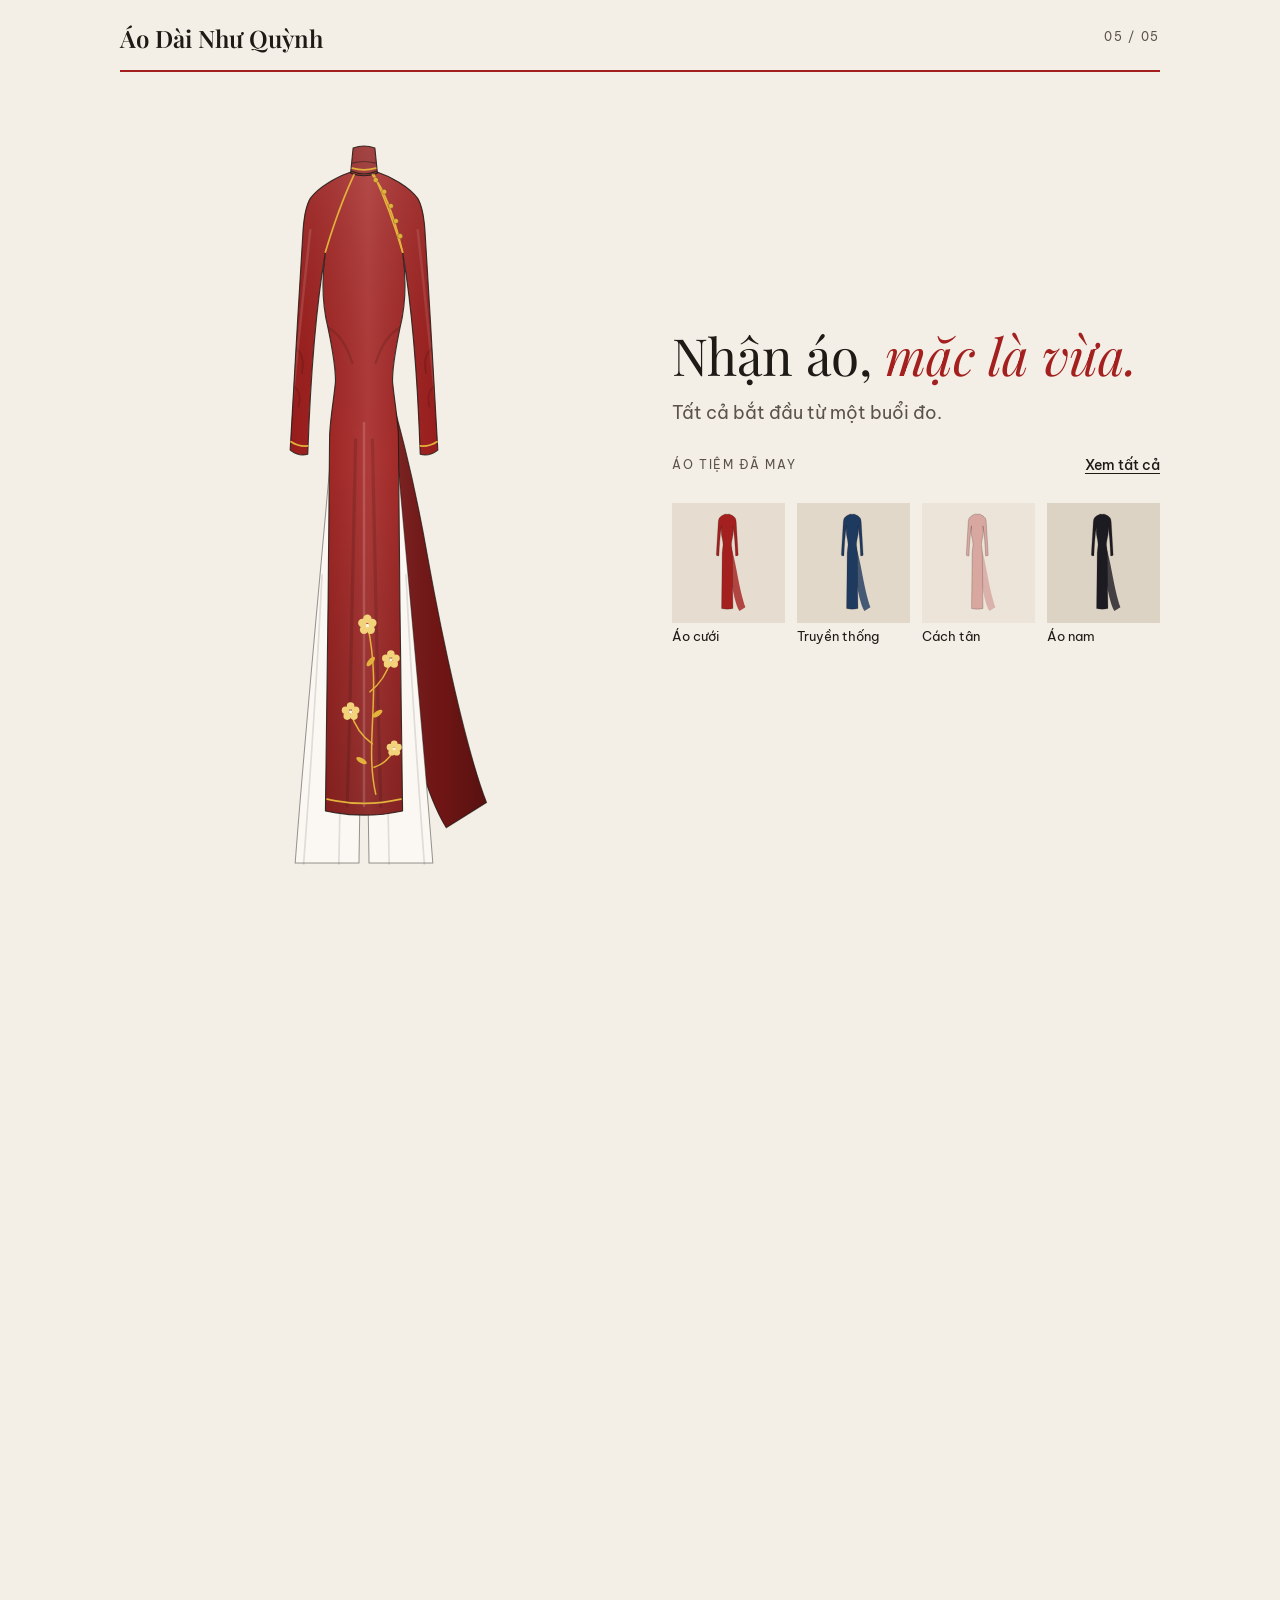
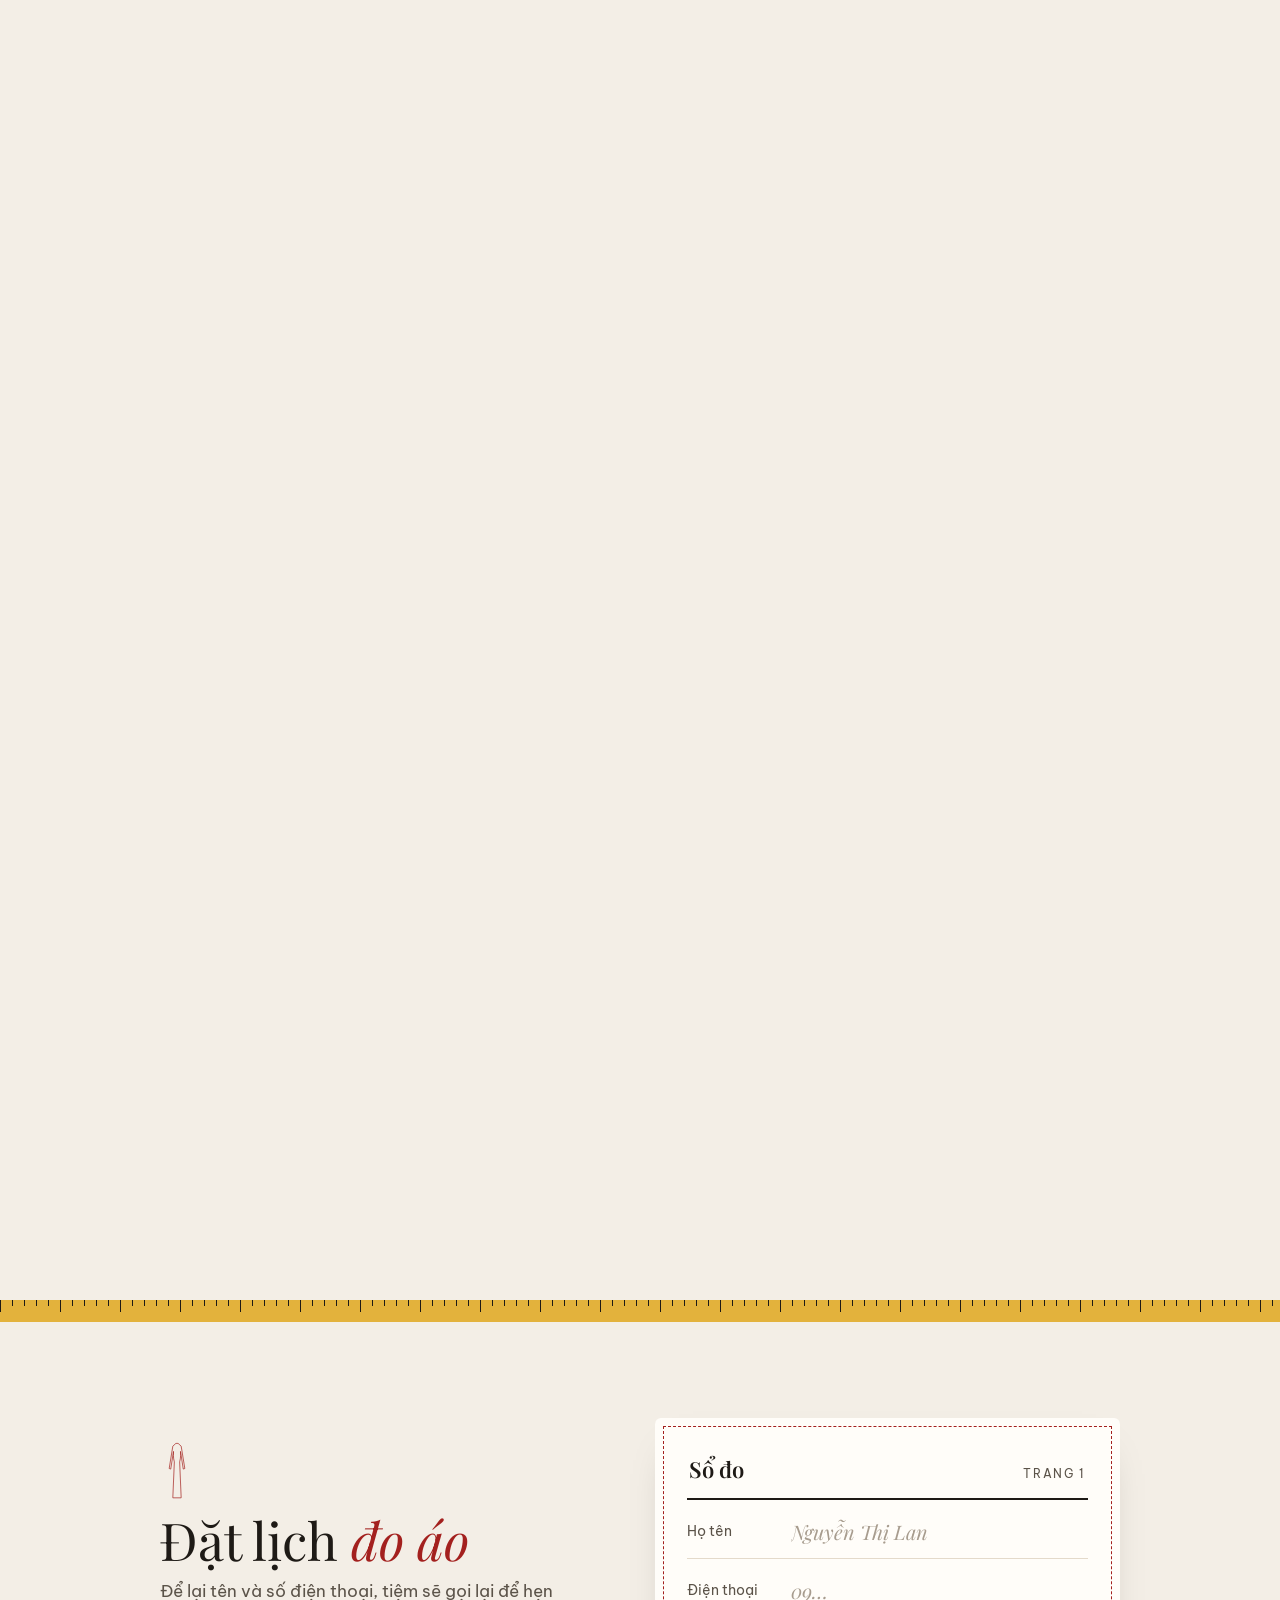
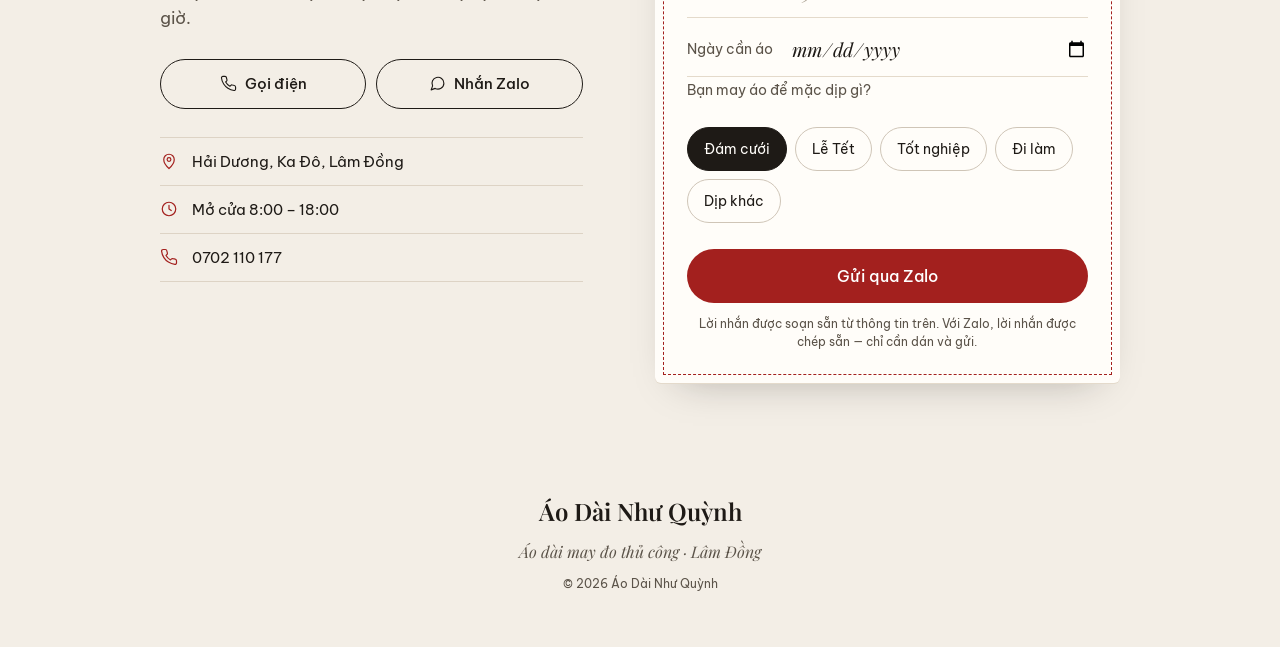
==== site/index.html @ 60769eef "feat: build Áo Dài Như Quỳnh one-page site for GitHub Pages Static rebuild of the "Chuyện một tà áo"" ====
<!doctype html>
<html lang="vi">
<head>
<meta charset="utf-8">
<meta name="viewport" content="width=device-width, initial-scale=1, viewport-fit=cover">
<title>Áo Dài Như Quỳnh – Tiệm áo dài may đo tại Lâm Đồng</title>
<meta name="description" content="Áo Dài Như Quỳnh – áo dài may đo thủ công tại Ka Đô, Lâm Đồng. Đo trực tiếp, chọn vải tận tay, thử và sửa đến khi vừa. Đặt lịch đo: 0702 110 177.">
<meta name="theme-color" content="#F3EEE6">
<meta property="og:type" content="website">
<meta property="og:locale" content="vi_VN">
<meta property="og:site_name" content="Áo Dài Như Quỳnh">
<meta property="og:title" content="Áo Dài Như Quỳnh – Chuyện một tà áo">
<meta property="og:description" content="Áo dài may đo, mỗi chiếc chỉ một người mặc. Đặt lịch đo tại Ka Đô, Lâm Đồng.">
<link rel="icon" href="./favicon.svg" type="image/svg+xml">
<link rel="preconnect" href="https://fonts.googleapis.com">
<link rel="preconnect" href="https://fonts.gstatic.com" crossorigin>
<link href="https://fonts.googleapis.com/css2?family=Playfair+Display:ital,wght@0,400;0,600;1,400&amp;family=Be+Vietnam+Pro:wght@400;500;600&amp;display=swap" rel="stylesheet">
<link rel="stylesheet" href="./styles.css">
<script src="./main.js" defer></script>
</head>
<body id="top">

<!-- THE STORY: one áo dài, sewn as you scroll -->
<section class="story" aria-label="Quy trình may một chiếc áo dài">
<div class="stage">

<header class="topbar">
<a class="brand" href="#top">Áo Dài Như Quỳnh</a>
<div class="counter" aria-hidden="true">
<span class="cnt cnt0 st">Bắt đầu</span>
<span class="cnt cnt1 st">01 / 05</span>
<span class="cnt cnt2 st">02 / 05</span>
<span class="cnt cnt3 st">03 / 05</span>
<span class="cnt cnt4 st">04 / 05</span>
<span class="cnt cnt5 st">05 / 05</span>
</div>
</header>
<div class="prog-wrap" aria-hidden="true"><div class="prog st"></div></div>

<!-- the áo -->
<div class="aodai-wrap">
<svg class="aodai" role="img" aria-label="Chiếc áo dài đang được may: từ bản rập, số đo, vải, đường chỉ đến buổi thử áo" viewBox="0 -10 400 920" preserveAspectRatio="xMidYMid meet">
<defs>
<path id="ad-front" d="M186 80 C168 86 146 98 136 112 C130 122 128 136 127 156 C122 240 116 334 112 412 Q122 420 133 417 C136 332 142 246 154 176 C150 204 150 238 157 266 C162 290 166 310 166 330 C164 352 160 372 159 394 C158 540 156 700 154 842 Q200 852 246 842 C244 700 242 540 241 394 C240 372 236 352 234 330 C234 310 238 290 243 266 C250 238 250 204 246 176 C258 246 264 332 267 417 Q278 420 288 412 C284 334 278 240 273 156 C272 136 270 122 264 112 C254 98 232 86 214 80 Q200 86 186 80 Z"></path>
<path id="ad-back" d="M186 344 C204 500 234 640 260 760 C270 800 282 836 298 862 L346 832 C322 770 294 640 276 540 C262 460 246 394 230 340 Z"></path>
<path id="ad-collar" d="M187 52 Q200 47 213 52 L216 82 Q200 88 184 82 Z"></path>
<path id="ad-pants" d="M168 332 C152 520 132 720 118 904 L194 904 L200 520 L206 904 L282 904 C268 720 248 520 232 332 Z"></path>
<clipPath id="aodai-clip"><use href="#ad-front"></use><use href="#ad-collar"></use></clipPath>
<clipPath id="aodai-clip-back"><use href="#ad-back"></use></clipPath>
<linearGradient id="ad-volume" x1="0" x2="1" y1="0" y2="0">
<stop offset="0" stop-color="#000000" stop-opacity="0.34"></stop>
<stop offset="0.24" stop-color="#000000" stop-opacity="0.06"></stop>
<stop offset="0.5" stop-color="#FFFFFF" stop-opacity="0.12"></stop>
<stop offset="0.76" stop-color="#000000" stop-opacity="0.06"></stop>
<stop offset="1" stop-color="#000000" stop-opacity="0.34"></stop>
</linearGradient>
<linearGradient id="ad-fall" x1="0" x2="0" y1="0" y2="1">
<stop offset="0" stop-color="#FFFFFF" stop-opacity="0.10"></stop>
<stop offset="0.45" stop-color="#000000" stop-opacity="0"></stop>
<stop offset="1" stop-color="#000000" stop-opacity="0.20"></stop>
</linearGradient>
<pattern id="gam-pattern" width="26" height="26" patternUnits="userSpaceOnUse">
<circle cx="13" cy="13" r="4.5" fill="none" stroke="#F7E7B8" stroke-width="1"></circle>
<circle cx="13" cy="13" r="1.2" fill="#F7E7B8"></circle>
<circle cx="0" cy="0" r="1.2" fill="#F7E7B8"></circle><circle cx="26" cy="26" r="1.2" fill="#F7E7B8"></circle>
</pattern>
</defs>
<g class="garment st">
<!-- BACK PANEL: hangs behind the legs, seen between them and below the trousers' sides -->
<g clip-path="url(#aodai-clip-back)">
<rect class="fabric st" x="40" y="40" width="330" height="850"></rect>
<g class="fabfx st">
<rect x="40" y="40" width="330" height="850" fill="#000000" fill-opacity="0.28"></rect>
<rect x="40" y="40" width="330" height="850" fill="url(#ad-volume)"></rect>
</g>
</g>
<g class="outline-dash st" fill="none" stroke="#1E1A16" stroke-width="1.6" stroke-dasharray="7 6"><use href="#ad-back"></use></g>
<g class="outline-solid st" fill="none" stroke="#1E1A16" stroke-width="1.3" stroke-opacity="0.7"><use href="#ad-back"></use></g>

<!-- white silk trousers, wide legs, visible on both sides of the front panel -->
<use href="#ad-pants" fill="#FBF8F3" stroke="#1E1A16" stroke-width="1.2" stroke-opacity="0.45"></use>
<g fill="none" stroke="#1E1A16" stroke-opacity="0.12" stroke-width="2">
<path d="M150 560 C144 680 136 800 128 906"></path><path d="M250 560 C256 680 264 800 272 906"></path>
<path d="M176 600 L170 906"></path><path d="M224 600 L230 906"></path>
</g>

<!-- FRONT: bodice, sleeves and front panel -->
<g clip-path="url(#aodai-clip)">
<rect class="fabric st" x="40" y="40" width="330" height="850"></rect>
<rect class="gam st" x="40" y="40" width="330" height="850" fill="url(#gam-pattern)"></rect>
<g class="fabfx st">
<rect x="40" y="40" width="330" height="850" fill="url(#ad-volume)"></rect>
<rect x="40" y="40" width="330" height="850" fill="url(#ad-fall)"></rect>
<g fill="none" stroke-linecap="round">
<path d="M190 400 C188 540 184 690 180 836" stroke="#000000" stroke-opacity="0.13" stroke-width="4"></path>
<path d="M210 400 C212 540 216 690 220 836" stroke="#000000" stroke-opacity="0.13" stroke-width="4"></path>
<path d="M200 380 C199 540 201 700 200 836" stroke="#FFFFFF" stroke-opacity="0.16" stroke-width="3"></path>
<path d="M157 266 Q176 276 186 308" stroke="#000000" stroke-opacity="0.12" stroke-width="3"></path>
<path d="M243 266 Q224 276 214 308" stroke="#000000" stroke-opacity="0.12" stroke-width="3"></path>
<path d="M120 292 Q130 300 126 320" stroke="#000000" stroke-opacity="0.14" stroke-width="2.5"></path>
<path d="M116 336 Q126 342 122 360" stroke="#000000" stroke-opacity="0.12" stroke-width="2.5"></path>
<path d="M280 292 Q270 300 274 320" stroke="#000000" stroke-opacity="0.14" stroke-width="2.5"></path>
<path d="M284 336 Q274 342 278 360" stroke="#000000" stroke-opacity="0.12" stroke-width="2.5"></path>
<path d="M136 150 C128 220 122 280 114 360" stroke="#FFFFFF" stroke-opacity="0.12" stroke-width="3"></path>
<path d="M264 150 C272 220 278 280 286 360" stroke="#FFFFFF" stroke-opacity="0.10" stroke-width="3"></path>
</g>
<use href="#ad-collar" fill="#000000" fill-opacity="0.10"></use>
</g>
<path class="sheen st" d="M0 0 L90 0 L-30 920 L-120 920 Z" fill="#FFFFFF" fill-opacity="0.24"></path>
</g>

<!-- outlines: dashed paper pattern first, solid when sewn -->
<g class="outline-dash st" fill="none" stroke="#1E1A16" stroke-width="1.6" stroke-dasharray="7 6">
<use href="#ad-front"></use><use href="#ad-collar"></use>
</g>
<g class="outline-solid st" fill="none" stroke="#1E1A16" stroke-width="1.3" stroke-linejoin="round" stroke-opacity="0.85">
<use href="#ad-front"></use><use href="#ad-collar"></use>
<path d="M186 70 Q200 66 214 70" stroke-opacity="0.5"></path>
</g>

<!-- golden seams -->
<g fill="none" stroke="#E3B23C" stroke-width="2" stroke-linecap="round">
<path class="seam st" pathLength="1" stroke-dasharray="1" d="M188 84 C176 110 164 142 154 176"></path>
<path class="seam st" pathLength="1" stroke-dasharray="1" d="M212 84 C224 110 236 142 246 176"></path>
<path class="seam st" pathLength="1" stroke-dasharray="1" d="M210 84 Q230 108 246 176"></path>
<path class="seam st" pathLength="1" stroke-dasharray="1" d="M186 76 Q200 80 214 76"></path>
<path class="seam st" pathLength="1" stroke-dasharray="1" d="M113 402 Q122 408 133 407"></path>
<path class="seam st" pathLength="1" stroke-dasharray="1" d="M287 402 Q278 408 267 407"></path>
<path class="seam st" pathLength="1" stroke-dasharray="1" d="M156 828 Q200 838 244 828"></path>
</g>

<!-- buttons along the diagonal closure + embroidered branch (appear while sewing) -->
<g class="embro st">
<g fill="#E3B23C" stroke="#1E1A16" stroke-opacity="0.35" stroke-width="0.8">
<circle cx="214" cy="90" r="3"></circle><circle cx="224" cy="104" r="3"></circle><circle cx="232" cy="121" r="3"></circle><circle cx="238" cy="139" r="3"></circle><circle cx="243" cy="157" r="3"></circle>
</g>
<g fill="none" stroke="#E3B23C" stroke-width="1.8" stroke-linecap="round">
<path d="M214 822 C200 760 222 700 204 620"></path>
<path d="M207 700 C220 690 228 676 232 662"></path>
<path d="M210 762 C196 752 188 738 184 724"></path>
<path d="M212 790 C224 786 232 778 236 768"></path>
</g>
<g fill="#E3B23C">
<ellipse cx="216" cy="726" rx="7" ry="3" transform="rotate(-35 216 726)"></ellipse>
<ellipse cx="197" cy="782" rx="7" ry="3" transform="rotate(30 197 782)"></ellipse>
<ellipse cx="208" cy="664" rx="7" ry="3" transform="rotate(-50 208 664)"></ellipse>
</g>
<g fill="#F2D27A">
<circle cx="204" cy="613" r="5"></circle><circle cx="210" cy="618" r="5"></circle><circle cx="208" cy="626" r="5"></circle><circle cx="200" cy="626" r="5"></circle><circle cx="198" cy="618" r="5"></circle>
<circle cx="232" cy="655" r="4.5"></circle><circle cx="238" cy="660" r="4.5"></circle><circle cx="236" cy="667" r="4.5"></circle><circle cx="228" cy="667" r="4.5"></circle><circle cx="226" cy="660" r="4.5"></circle>
<circle cx="184" cy="717" r="4.5"></circle><circle cx="190" cy="722" r="4.5"></circle><circle cx="188" cy="729" r="4.5"></circle><circle cx="180" cy="729" r="4.5"></circle><circle cx="178" cy="722" r="4.5"></circle>
<circle cx="236" cy="762" r="4"></circle><circle cx="241" cy="766" r="4"></circle><circle cx="239" cy="772" r="4"></circle><circle cx="233" cy="772" r="4"></circle><circle cx="231" cy="766" r="4"></circle>
</g>
<g fill="#FFF6D8">
<circle cx="204" cy="621" r="2.2"></circle><circle cx="232" cy="662" r="2"></circle><circle cx="184" cy="724" r="2"></circle><circle cx="236" cy="768" r="1.8"></circle>
</g>
</g>
<g class="measure st" font-family="Be Vietnam Pro, sans-serif" font-size="19" font-weight="500" fill="#1E1A16">
<g stroke="#C08A12" stroke-width="2.5">
<line x1="130" y1="36" x2="270" y2="36"></line><line x1="130" y1="28" x2="130" y2="44"></line><line x1="270" y1="28" x2="270" y2="44"></line>
<line x1="151" y1="236" x2="249" y2="236"></line><line x1="151" y1="228" x2="151" y2="244"></line><line x1="249" y1="228" x2="249" y2="244"></line>
<line x1="166" y1="326" x2="234" y2="326"></line><line x1="166" y1="318" x2="166" y2="334"></line><line x1="234" y1="318" x2="234" y2="334"></line>
<line x1="72" y1="52" x2="72" y2="842"></line><line x1="64" y1="52" x2="80" y2="52"></line><line x1="64" y1="842" x2="80" y2="842"></line>
</g>
<text x="200" y="18" text-anchor="middle">Vai</text>
<text x="300" y="242">Ngực</text>
<text x="300" y="332">Eo</text>
<text x="58" y="620" transform="rotate(-90 58 620)" text-anchor="middle">Dài áo</text>
</g>
<g class="pin st" stroke="#1E1A16" stroke-width="1.6">
<line x1="164" y1="298" x2="178" y2="316"></line><circle cx="163" cy="296" r="4.5" fill="#E3B23C"></circle>
<line x1="236" y1="298" x2="222" y2="316"></line><circle cx="237" cy="296" r="4.5" fill="#E3B23C"></circle>
<line x1="156" y1="784" x2="170" y2="802"></line><circle cx="155" cy="782" r="4.5" fill="#E3B23C"></circle>
<line x1="244" y1="784" x2="230" y2="802"></line><circle cx="245" cy="782" r="4.5" fill="#E3B23C"></circle>
</g>
</g>
</svg>
</div>

<!-- captions: each one says exactly what the áo is doing -->
<div class="caps">

<div class="cap cap0 st">
<h1 class="cap-title cap-title--lead">Áo dài may đo, <em class="accent">mỗi chiếc</em> chỉ một người mặc.</h1>
<p class="cap-text">Kéo xuống để xem tiệm may một chiếc áo như thế nào.</p>
<span class="scroll-hint" aria-hidden="true">Kéo xuống
<svg width="12" height="18" viewBox="0 0 12 18" fill="none" stroke="currentColor" stroke-width="1.5"><path d="M6 1v15M1 11l5 5 5-5"></path></svg></span>
</div>

<div class="cap cap1 st">
<p class="eyebrow">Bước 1 · Lấy số đo</p>
<h2 class="cap-title">Đo trực tiếp <em>trên người bạn</em></h2>
<p class="cap-text">Thợ đo từng chỗ: vai, ngực, eo, dài áo… Áo may theo số đo của bạn, không theo size có sẵn.</p>
</div>

<div class="cap cap2 st">
<p class="eyebrow">Bước 2 · Chọn vải</p>
<h2 class="cap-title">Xem vải <em>tận tay ở tiệm</em></h2>
<div class="swatches">
<div class="swatch"><span class="sw sw1 st"></span><span>Lụa</span></div>
<div class="swatch"><span class="sw sw2 st"></span><span>Gấm</span></div>
<div class="swatch"><span class="sw sw3 st"></span><span>Nhung</span></div>
</div>
</div>

<div class="cap cap3 st">
<p class="eyebrow">Bước 3 · Cắt và may</p>
<h2 class="cap-title">Cắt tay, <em>may từng chiếc</em></h2>
<p class="cap-text">Không cắt theo khuôn chung, không may dây chuyền. Áo của ai thì cắt theo số đo người đó.</p>
</div>

<div class="cap cap4 st">
<p class="eyebrow">Bước 4 · Thử áo</p>
<h2 class="cap-title">Chỗ nào chưa vừa, <em>sửa ngay</em></h2>
<p class="cap-text">Khoảng 20 ngày sau buổi đo, bạn ghé mặc thử. Thợ ghim chỉnh trên người rồi mới may hoàn thiện.</p>
</div>

<div class="cap cap5 st">
<h2 class="cap-title">Nhận áo, <em class="accent">mặc là vừa.</em></h2>
<p class="cap-text">Tất cả bắt đầu từ một buổi đo.</p>
<div class="thumbs-head">
<span class="label">Áo tiệm đã may</span>
<button type="button" class="link-btn" data-open-gallery="all">Xem tất cả</button>
</div>
<div class="thumbs" data-thumbs></div>
</div>

</div>
</div>
<!-- scroll length that drives the story -->
<div class="spacer" aria-hidden="true"></div>
</section>

<!-- BOOKING: the first page of your sổ đo -->
<div class="tape" aria-hidden="true"></div>
<section id="dat-lich" class="booking">
<div class="booking-head reveal">
<svg aria-hidden="true" width="34" height="60" viewBox="88 40 224 860" fill="none" stroke="currentColor" stroke-width="10" stroke-linejoin="round"><path d="M184 60 L140 100 L88 420 L110 428 L150 175 L148 232 Q150 285 162 325 L140 840 L260 840 L238 325 Q250 285 252 232 L250 175 L290 428 L312 420 L260 100 L216 60 Z"></path></svg>
<h2 class="booking-title">Đặt lịch <em class="accent">đo áo</em></h2>
<p class="booking-lead">Để lại tên và số điện thoại, tiệm sẽ gọi lại để hẹn giờ.</p>
</div>

<form class="sodo reveal" data-booking novalidate>
<div class="sodo-head">
<span class="sodo-title">Sổ đo</span>
<span class="label">Trang 1</span>
</div>
<div class="field">
<label for="f-name">Họ tên</label>
<input id="f-name" name="name" type="text" autocomplete="name" placeholder="Nguyễn Thị Lan" required>
</div>
<div class="field">
<label for="f-phone">Điện thoại</label>
<input id="f-phone" name="phone" type="tel" inputmode="tel" autocomplete="tel" placeholder="09…" required>
</div>
<div class="field">
<label for="f-date">Ngày cần áo</label>
<input id="f-date" name="date" type="date">
</div>
<fieldset class="occasion">
<legend>Bạn may áo để mặc dịp gì?</legend>
<div class="chips">
<label class="chip"><input type="radio" name="occasion" value="Đám cưới" checked><span>Đám cưới</span></label>
<label class="chip"><input type="radio" name="occasion" value="Lễ Tết"><span>Lễ Tết</span></label>
<label class="chip"><input type="radio" name="occasion" value="Tốt nghiệp"><span>Tốt nghiệp</span></label>
<label class="chip"><input type="radio" name="occasion" value="Đi làm"><span>Đi làm</span></label>
<label class="chip"><input type="radio" name="occasion" value="Dịp khác"><span>Dịp khác</span></label>
</div>
</fieldset>
<p class="form-error" data-form-error role="alert"></p>
<div class="submit-row">
<button type="submit" class="btn-primary" value="zalo">Gửi qua Zalo</button>
<button type="submit" class="btn-outline only-touch" value="sms">Gửi SMS</button>
</div>
<p class="form-note">Lời nhắn được soạn sẵn từ thông tin trên. Với Zalo, lời nhắn được chép sẵn — chỉ cần dán và gửi.</p>
</form>

<div class="contact reveal">
<a class="btn-outline" href="tel:0702110177">
<svg aria-hidden="true" width="17" height="17" viewBox="0 0 24 24" fill="none" stroke="currentColor" stroke-width="1.6" stroke-linecap="round" stroke-linejoin="round"><path d="M22 16.9v3a2 2 0 0 1-2.2 2 19.8 19.8 0 0 1-8.6-3.1 19.5 19.5 0 0 1-6-6A19.8 19.8 0 0 1 2.1 4.2 2 2 0 0 1 4.1 2h3a2 2 0 0 1 2 1.7c.1 1 .4 1.9.7 2.8a2 2 0 0 1-.5 2.1L8 9.9a16 16 0 0 0 6 6l1.3-1.3a2 2 0 0 1 2.1-.4c.9.3 1.8.6 2.8.7a2 2 0 0 1 1.7 2z"></path></svg>Gọi điện</a>
<a class="btn-outline" href="https://zalo.me/0702110177" target="_blank" rel="noopener">
<svg aria-hidden="true" width="17" height="17" viewBox="0 0 24 24" fill="none" stroke="currentColor" stroke-width="1.6" stroke-linecap="round" stroke-linejoin="round"><path d="M21 11.5a8.4 8.4 0 0 1-12.3 7.4L3 21l2.1-5.6A8.4 8.4 0 1 1 21 11.5z"></path></svg>Nhắn Zalo</a>
</div>

<ul class="info reveal">
<li>
<svg aria-hidden="true" width="18" height="18" viewBox="0 0 24 24" fill="none" stroke="currentColor" stroke-width="1.6" stroke-linecap="round" stroke-linejoin="round"><path d="M12 22s7-6.2 7-12a7 7 0 0 0-14 0c0 5.8 7 12 7 12z"></path><circle cx="12" cy="10" r="2.5"></circle></svg>
<a href="https://www.google.com/maps/search/?api=1&amp;query=H%E1%BA%A3i%20D%C6%B0%C6%A1ng%2C%20Ka%20%C4%90%C3%B4%2C%20L%C3%A2m%20%C4%90%E1%BB%93ng" target="_blank" rel="noopener">Hải Dương, Ka Đô, Lâm Đồng</a></li>
<li>
<svg aria-hidden="true" width="18" height="18" viewBox="0 0 24 24" fill="none" stroke="currentColor" stroke-width="1.6" stroke-linecap="round" stroke-linejoin="round"><circle cx="12" cy="12" r="9"></circle><path d="M12 7v5l3 2"></path></svg>
<span>Mở cửa 8:00 – 18:00</span></li>
<li>
<svg aria-hidden="true" width="18" height="18" viewBox="0 0 24 24" fill="none" stroke="currentColor" stroke-width="1.6" stroke-linecap="round" stroke-linejoin="round"><path d="M22 16.9v3a2 2 0 0 1-2.2 2 19.8 19.8 0 0 1-8.6-3.1 19.5 19.5 0 0 1-6-6A19.8 19.8 0 0 1 2.1 4.2 2 2 0 0 1 4.1 2h3a2 2 0 0 1 2 1.7c.1 1 .4 1.9.7 2.8a2 2 0 0 1-.5 2.1L8 9.9a16 16 0 0 0 6 6l1.3-1.3a2 2 0 0 1 2.1-.4c.9.3 1.8.6 2.8.7a2 2 0 0 1 1.7 2z"></path></svg>
<a href="tel:0702110177">0702 110 177</a></li>
</ul>
</section>

<footer class="footer">
<span class="footer-name">Áo Dài Như Quỳnh</span>
<span class="footer-tag">Áo dài may đo thủ công · Lâm Đồng</span>
<span class="footer-copy">© 2026 Áo Dài Như Quỳnh</span>
</footer>

<div class="toast" data-toast role="status" aria-live="polite"></div>

<!-- FULL GALLERY, opened from the thumbnails -->
<dialog class="gallery" data-gallery aria-label="Ảnh áo tiệm đã may">
<div class="gallery-inner">
<div class="gallery-bar">
<div class="gallery-bar-row">
<div class="gallery-heading">
<span class="gallery-title">Áo tiệm đã may</span>
<span class="gallery-count" data-gallery-count></span>
</div>
<button type="button" class="close-btn" data-close-gallery aria-label="Đóng"><svg aria-hidden="true" width="16" height="16" viewBox="0 0 16 16" fill="none" stroke="currentColor" stroke-width="1.6"><path d="M2 2l12 12M14 2L2 14"></path></svg></button>
</div>
<div class="filter-chips" data-gallery-chips></div>
</div>
<div class="photos" data-gallery-photos></div>
</div>
</dialog>

</body>
</html>
---- site/styles.css ----
/* Design tokens taken from the mockup (Main.dc.html) */
:root{
  --accent:#A3201E;
  --ink:#1E1A16;
  --muted:#5B5349;
  --paper:#F3EEE6;
  --card:#FFFDF9;
  --line:#DDD3C5;
  --line-soft:#E4DACB;
  --chip-line:#CFC5B7;
  --gold:#E3B23C;
  --serif:'Playfair Display', Georgia, serif;
  --sans:'Be Vietnam Pro', system-ui, sans-serif;
}

*,*::before,*::after{box-sizing:border-box}
html{-webkit-text-size-adjust:100%}
body{margin:0;background:var(--paper);color:var(--ink);font-family:var(--sans)}
a{color:var(--ink)}
@media (hover:hover){a:hover{color:var(--accent)}}
input::placeholder{color:#A79C8E}
:focus-visible{outline:2px solid var(--ink);outline-offset:2px}
.accent{color:var(--accent)}
.label{font-size:12px;letter-spacing:.14em;text-transform:uppercase;color:var(--muted)}

/* ---------- Story ---------- */
.story{position:relative}
.stage{position:sticky;top:0;height:min(860px,100svh);max-width:520px;margin:0 auto;padding:0 20px;display:flex;flex-direction:column}
.topbar{flex:none;display:flex;align-items:center;justify-content:space-between;gap:12px;padding:14px 0 10px}
.brand{text-decoration:none;font-family:var(--serif);font-size:20px;font-weight:600}
.counter{position:relative;flex:none;width:120px;height:18px;font-size:12px;letter-spacing:.14em;text-transform:uppercase;color:var(--muted);text-align:right}
.prog-wrap{flex:none;height:2px;background:var(--line)}
.prog{height:2px;background:var(--accent)}
.aodai-wrap{position:relative;flex:1 1 auto;min-height:0;margin-top:8px}
.aodai{position:absolute;inset:0;width:100%;height:100%;overflow:visible}
.fabric{fill:var(--accent)}

.caps{flex:none;position:relative;height:256px;padding-bottom:24px}
.cap{display:flex;flex-direction:column;gap:10px}
.cap0{gap:12px}
.cap-title{margin:0;font-family:var(--serif);font-weight:400;font-size:36px;line-height:1.08}
.cap-title--lead{font-size:38px;line-height:1.05;letter-spacing:-.01em}
.cap-text{margin:0;font-size:16px;line-height:1.55;color:var(--muted)}
.cap0 .cap-text{line-height:1.5}
.eyebrow{margin:0;font-size:12px;letter-spacing:.22em;text-transform:uppercase;color:var(--accent)}
.scroll-hint{display:inline-flex;align-items:center;gap:8px;font-size:13px;color:var(--muted)}

.swatches{display:flex;gap:22px;padding-top:6px}
.swatch{display:flex;flex-direction:column;align-items:center;gap:8px;font-size:13px}
.sw{width:34px;height:34px;border-radius:50%}
.sw1{background:#EFE6D6;border:1px solid var(--chip-line)}
.sw2{background:#C89B3C}
.sw3{background:var(--accent);box-shadow:0 0 0 2px var(--paper),0 0 0 4px var(--ink)}

.thumbs-head{display:flex;align-items:center;justify-content:space-between;gap:12px}
.link-btn{min-height:44px;padding:0;border:0;background:transparent;font:inherit;font-size:14px;font-weight:500;color:var(--ink);text-decoration:underline;text-underline-offset:3px;cursor:pointer}
.thumbs{display:grid;grid-template-columns:repeat(4,minmax(0,1fr));gap:8px}
.thumb{display:flex;flex-direction:column;gap:6px;padding:0;border:0;background:transparent;font:inherit;text-align:left;cursor:pointer;color:var(--ink)}
.thumb-img{display:block;position:relative;width:100%;height:64px;overflow:hidden}
.thumb-img svg{position:absolute;left:0;top:6px;width:100%;height:calc(100% - 12px)}
.thumb-img img{width:100%;height:100%;object-fit:cover;display:block}
.thumb-name{font-size:12px;line-height:1.2}
@media (hover:hover){.thumb:hover .thumb-name{color:var(--accent)}}

.spacer{height:3600px}

/* ---------- Scroll-driven story ---------- */
@keyframes tape-pull{to{background-position-x:-720px,-720px,0}}
@supports (animation-timeline: view()){@media (prefers-reduced-motion: no-preference){.tape{animation:tape-pull linear both;animation-timeline:view()}}}

/* Base = the finished áo and the last caption (static canvas, older browsers, reduced motion) */
.cap{position:absolute;left:0;right:0;bottom:0;opacity:0;pointer-events:none}
.cap5{opacity:1;pointer-events:auto}
.cnt{position:absolute;right:0;top:0;opacity:0}
.cnt5{opacity:1}
.outline-dash,.measure,.pin,.gam{opacity:0}
.sheen{transform:translateX(600px)}
.prog{transform:scaleX(1);transform-origin:left}

@supports (animation-timeline: view()){
@media (prefers-reduced-motion: no-preference){
  .story{view-timeline-name:--story}
  .st{animation-timeline:--story;animation-range:contain 0% contain 100%;animation-fill-mode:both;animation-timing-function:linear;animation-duration:auto}

  /* one shared clock: 0–8 bản rập · 10–28 số đo · 30–48 vải · 50–66 khâu · 68–82 thử · 84–100 xong */
  @keyframes prog{from{transform:scaleX(0)}to{transform:scaleX(1)}}
  .prog{animation-name:prog}

  @keyframes dash{0%,36%{opacity:1}44%,100%{opacity:0}}
  @keyframes solid{0%,38%{opacity:0}46%,100%{opacity:1}}
  .outline-dash{animation-name:dash}.outline-solid{animation-name:solid}

  @keyframes measure{0%,10%{opacity:0}15%,25%{opacity:1}30%,100%{opacity:0}}
  .measure{animation-name:measure}

  @keyframes fabric-in{0%,30%{transform:translateY(-100%)}40%,100%{transform:translateY(0)}}
  @keyframes fabric-color{0%,36%{fill:#EFE6D6}39%,41%{fill:#C89B3C}45%,100%{fill:var(--accent)}}
  .fabric{transform-box:fill-box;animation-name:fabric-in,fabric-color}
  @keyframes gam{0%,37%{opacity:0}40%,42%{opacity:.6}45%,100%{opacity:0}}
  .gam{animation-name:gam}
  @keyframes fabfx{0%,31%{opacity:0}40%,100%{opacity:1}}
  .fabfx{animation-name:fabfx}

  @keyframes sew{0%,51%{stroke-dashoffset:1}64%,100%{stroke-dashoffset:0}}
  .seam{animation-name:sew}
  @keyframes embro{0%,54%{opacity:0}66%,100%{opacity:1}}
  .embro{animation-name:embro}

  @keyframes pin{0%,67%{opacity:0}71%,80%{opacity:1}84%,100%{opacity:0}}
  .pin{animation-name:pin}

  @keyframes sheen{0%,85%{transform:translateX(-160px)}97%,100%{transform:translateX(600px)}}
  .sheen{animation-name:sheen}
  @keyframes sway{0%,84%{transform:rotate(0)}89%{transform:rotate(-1.8deg)}94%{transform:rotate(1.4deg)}100%{transform:rotate(0)}}
  .garment{transform-origin:200px 60px;animation-name:sway}

  /* fabric swatches light up in step with the colour on the áo */
  @keyframes ring1{0%,31%{box-shadow:0 0 0 2px transparent}33%,37%{box-shadow:0 0 0 2px #F3EEE6,0 0 0 4px #1E1A16}39%,100%{box-shadow:0 0 0 2px transparent}}
  @keyframes ring2{0%,37%{box-shadow:0 0 0 2px transparent}39%,42%{box-shadow:0 0 0 2px #F3EEE6,0 0 0 4px #1E1A16}44%,100%{box-shadow:0 0 0 2px transparent}}
  @keyframes ring3{0%,43%{box-shadow:0 0 0 2px transparent}45%,100%{box-shadow:0 0 0 2px #F3EEE6,0 0 0 4px #1E1A16}}
  .sw1{animation-name:ring1}.sw2{animation-name:ring2}.sw3{animation-name:ring3}

  /* captions (and the chapter counter) change at the exact moment the áo does */
  @keyframes cap0{0%,6%{opacity:1;transform:none}10%,100%{opacity:0;transform:translateY(-20px)}}
  @keyframes cap1{0%,9%{opacity:0;transform:translateY(20px)}13%,26%{opacity:1;transform:none}30%,100%{opacity:0;transform:translateY(-20px)}}
  @keyframes cap2{0%,29%{opacity:0;transform:translateY(20px)}33%,47%{opacity:1;transform:none}50%,100%{opacity:0;transform:translateY(-20px)}}
  @keyframes cap3{0%,49%{opacity:0;transform:translateY(20px)}53%,64%{opacity:1;transform:none}67%,100%{opacity:0;transform:translateY(-20px)}}
  @keyframes cap4{0%,66%{opacity:0;transform:translateY(20px)}70%,80%{opacity:1;transform:none}84%,100%{opacity:0;transform:translateY(-20px)}}
  @keyframes cap5{0%,83%{opacity:0;visibility:hidden;transform:translateY(20px)}87%,100%{opacity:1;visibility:visible;transform:none}}
  .cap0,.cnt0{animation-name:cap0}.cap1,.cnt1{animation-name:cap1}.cap2,.cnt2{animation-name:cap2}
  .cap3,.cnt3{animation-name:cap3}.cap4,.cnt4{animation-name:cap4}.cap5,.cnt5{animation-name:cap5}

  @keyframes rise{from{opacity:0;transform:translateY(40px)}}
  .reveal{animation:rise linear both;animation-timeline:view();animation-range:entry 5% cover 30%}
}}

/* ---------- Booking ---------- */
.tape{height:22px;background:repeating-linear-gradient(90deg,#1E1A16 0 1px,transparent 1px 60px) 0 0/100% 12px repeat-x,repeating-linear-gradient(90deg,#1E1A16 0 1px,transparent 1px 12px) 0 0/100% 6px repeat-x,var(--gold)}
.booking{max-width:520px;margin:0 auto;padding:56px 20px 40px;display:flex;flex-direction:column;gap:28px;scroll-margin-top:0}
.booking-head{display:flex;flex-direction:column;gap:10px;text-align:center;align-items:center;color:var(--accent)}
.booking-title{margin:0;font-family:var(--serif);font-weight:400;font-size:38px;line-height:1.08;color:var(--ink)}
.booking-lead{margin:0;font-size:15px;line-height:1.55;color:var(--muted)}

.sodo{position:relative;background:var(--card);border-radius:6px;padding:28px 22px 24px;display:flex;flex-direction:column;gap:4px;box-shadow:0 1px 0 var(--line-soft),0 18px 40px -24px rgba(30,26,22,.35);outline:1.5px dashed var(--accent);outline-offset:-9px}
.sodo-head{display:flex;justify-content:space-between;align-items:baseline;padding:0 2px 14px;border-bottom:2px solid var(--ink)}
.sodo-title{font-family:var(--serif);font-size:22px;font-weight:600}
.field{display:flex;align-items:center;gap:12px;border-bottom:1px solid var(--line-soft)}
.field label{flex:none;width:92px;font-size:14px;color:var(--muted)}
.field input{flex:1 1 auto;min-width:0;min-height:54px;padding:0;font-family:var(--serif);font-style:italic;font-size:20px;border:0;background:transparent;color:var(--ink);border-radius:0}
.field input[type=date]{font-size:19px;-webkit-appearance:none;appearance:none}
.field input:focus-visible{outline:none}
.field:focus-within{border-bottom-color:var(--ink)}
.field.is-invalid{border-bottom-color:var(--accent)}
.field.is-invalid label{color:var(--accent)}

.occasion{margin:0;padding:16px 0 8px;border:0;display:flex;flex-direction:column;gap:12px;min-width:0}
.occasion legend{padding:0;margin-bottom:12px;font-size:14px;color:var(--muted)}
.chips{display:flex;flex-wrap:wrap;gap:8px}
.chip{position:relative;display:inline-flex;cursor:pointer}
.chip input{position:absolute;opacity:0;width:1px;height:1px}
.chip span{display:inline-flex;align-items:center;min-height:44px;padding:0 16px;border:1px solid var(--chip-line);border-radius:999px;font-size:14px;color:var(--ink);background:var(--card)}
.chip input:checked + span{background:var(--ink);border-color:var(--ink);color:var(--card)}
.chip input:focus-visible + span{outline:2px solid var(--ink);outline-offset:2px}

.form-error{margin:0;min-height:0;font-size:14px;color:var(--accent)}
.form-error:empty{display:none}
.submit-row{display:flex;flex-direction:column;gap:10px;margin-top:14px}
.btn-primary{min-height:54px;border:0;border-radius:999px;background:var(--accent);color:#FFFFFF;font:inherit;font-size:16px;font-weight:500;cursor:pointer}
@media (hover:hover){.btn-primary:hover{filter:brightness(1.08)}}
.btn-outline{text-decoration:none;display:flex;align-items:center;justify-content:center;gap:8px;min-height:50px;padding:0 16px;border:1px solid var(--ink);border-radius:999px;background:transparent;color:var(--ink);font:inherit;font-size:15px;font-weight:500;cursor:pointer}
.only-touch{display:none}
@media (pointer:coarse){.only-touch{display:flex}}
.form-note{margin:8px 0 0;font-size:12px;line-height:1.5;color:var(--muted);text-align:center}

.contact{display:grid;grid-template-columns:repeat(2,minmax(0,1fr));gap:10px}
.info{list-style:none;margin:0;padding:0;display:flex;flex-direction:column;border-top:1px solid var(--line)}
.info li{display:flex;gap:14px;align-items:center;padding:14px 0;border-bottom:1px solid var(--line);font-size:15px}
.info svg{flex:none;color:var(--accent)}
.info a{text-decoration:none}

/* ---------- Footer ---------- */
.footer{max-width:520px;margin:0 auto;padding:32px 20px 40px;display:flex;flex-direction:column;align-items:center;gap:14px;text-align:center}
.footer-name{font-family:var(--serif);font-size:24px;font-weight:600}
.footer-tag{font-family:var(--serif);font-style:italic;font-size:16px;color:var(--muted)}
.footer-copy{font-size:12px;color:var(--muted)}

/* ---------- Toast ---------- */
.toast{position:fixed;left:50%;bottom:calc(20px + env(safe-area-inset-bottom));z-index:60;max-width:min(440px,calc(100vw - 32px));padding:12px 18px;border-radius:12px;background:var(--ink);color:var(--card);font-size:14px;line-height:1.45;text-align:center;opacity:0;transform:translate(-50%,12px);transition:opacity .2s,transform .2s;pointer-events:none}
.toast.is-on{opacity:1;transform:translate(-50%,0)}

/* ---------- Gallery ---------- */
.gallery{position:fixed;inset:0;width:100%;height:100%;max-width:none;max-height:none;margin:0;padding:0;border:0;background:var(--paper);color:var(--ink);overflow-y:auto;overscroll-behavior:contain}
.gallery::backdrop{background:var(--paper)}
.gallery-inner{max-width:520px;margin:0 auto;padding:0 20px 40px}
.gallery-bar{position:sticky;top:0;z-index:1;background:var(--paper);padding:14px 0 12px;display:flex;flex-direction:column;gap:12px;border-bottom:1px solid var(--line)}
.gallery-bar-row{display:flex;align-items:center;justify-content:space-between;gap:12px}
.gallery-heading{display:flex;flex-direction:column;gap:2px}
.gallery-title{font-family:var(--serif);font-size:24px}
.gallery-count{font-size:13px;color:var(--muted)}
.close-btn{flex:none;width:44px;height:44px;border-radius:50%;border:1px solid var(--ink);background:transparent;color:var(--ink);display:flex;align-items:center;justify-content:center;cursor:pointer}
.filter-chips{display:flex;flex-wrap:wrap;gap:8px}
.filter-chip{flex:none;min-height:44px;padding:0 14px;border:1px solid var(--ink);border-radius:999px;font:inherit;font-size:14px;cursor:pointer;background:var(--card);color:var(--ink)}
.filter-chip[aria-pressed="true"]{background:var(--ink);color:var(--card)}
.photos{display:grid;grid-template-columns:repeat(2,minmax(0,1fr));gap:10px;padding-top:16px}
.photo{margin:0;display:flex;flex-direction:column;gap:6px}
.photo-img{position:relative;aspect-ratio:3/4;display:flex;align-items:flex-end;padding:10px;overflow:hidden}
.photo-img svg{position:absolute;left:0;top:8%;width:100%;height:78%}
.photo-img img{position:absolute;inset:0;width:100%;height:100%;object-fit:cover}
.photo-label{position:relative;font-size:11px;color:#4A433B}
.photo figcaption{font-size:12px;color:var(--muted)}
html.is-locked{overflow:hidden}

/* ---------- No scroll timelines / reduced motion: a plain readable page with the finished áo ---------- */
@supports not (animation-timeline: view()){
  .stage{position:relative !important;height:auto !important}
  .caps{height:auto !important;display:flex !important;flex-direction:column;gap:32px}
  .cap{position:static !important;opacity:1 !important}
  .cnt,.spacer,.prog-wrap{display:none !important}
  .aodai-wrap{flex:none !important;height:520px}
  @media (min-width:900px){
    .stage .aodai-wrap{position:sticky;top:24px;align-self:start;height:min(760px,calc(100svh - 48px))}
    .stage .caps{align-self:start;padding:48px 0 80px}
    .stage .caps .cap{align-self:stretch}
  }
}
@media (prefers-reduced-motion: reduce){
  .stage{position:relative !important;height:auto !important}
  .caps{height:auto !important;display:flex !important;flex-direction:column;gap:32px}
  .cap{position:static !important;opacity:1 !important}
  .cnt,.spacer,.prog-wrap{display:none !important}
  .aodai-wrap{flex:none !important;height:520px}
  .toast{transition:none}
}
@media (prefers-reduced-motion: reduce) and (min-width:900px){
  .stage .aodai-wrap{position:sticky;top:24px;align-self:start;height:min(760px,calc(100svh - 48px))}
  .stage .caps{align-self:start;padding:48px 0 80px}
  .stage .caps .cap{align-self:stretch}
}

/* ---------- Desktop ---------- */
@media (min-width:900px){
  .stage{
    height:100svh;max-width:1120px;padding:0 40px;
    display:grid;grid-template-columns:minmax(0,1fr) minmax(0,1fr);column-gap:64px;
    grid-template-rows:auto auto minmax(0,1fr);
    grid-template-areas:"top top" "prog prog" "ao caps";
  }
  .topbar{grid-area:top;padding:22px 0 16px}
  .brand{font-size:24px}
  .prog-wrap{grid-area:prog}
  .aodai-wrap{grid-area:ao;margin:24px 0 32px}
  .caps{grid-area:caps;align-self:center;height:auto;padding:0;display:grid}
  .caps .cap{position:relative;grid-area:1/1;align-self:center;bottom:auto}
  .cap{gap:16px}
  .cap-title{font-size:clamp(40px,4vw,54px)}
  .cap-title--lead{font-size:clamp(44px,4.6vw,62px)}
  .cap-text{font-size:18px;max-width:30em}
  .eyebrow{font-size:13px}
  .sw{width:44px;height:44px}
  .thumbs{gap:12px}
  .thumb-img{height:120px}
  .thumb-name{font-size:13px}

  .booking{
    max-width:1040px;padding:96px 40px 64px;
    display:grid;grid-template-columns:minmax(0,1fr) minmax(0,1.1fr);column-gap:72px;row-gap:28px;
    grid-template-rows:auto auto 1fr;
    grid-template-areas:"head form" "contact form" "info form";
  }
  .booking-head{grid-area:head;text-align:left;align-items:flex-start;padding-top:24px}
  .booking-title{font-size:52px}
  .booking-lead{font-size:17px}
  .sodo{grid-area:form;padding:36px 32px 32px}
  .contact{grid-area:contact}
  .info{grid-area:info;align-self:start}
  .footer{padding:48px 40px 56px}

  .gallery-inner{max-width:1100px;padding:0 40px 56px}
  .photos{grid-template-columns:repeat(3,minmax(0,1fr));gap:16px}
}
@media (min-width:1200px){
  .photos{grid-template-columns:repeat(4,minmax(0,1fr))}
}
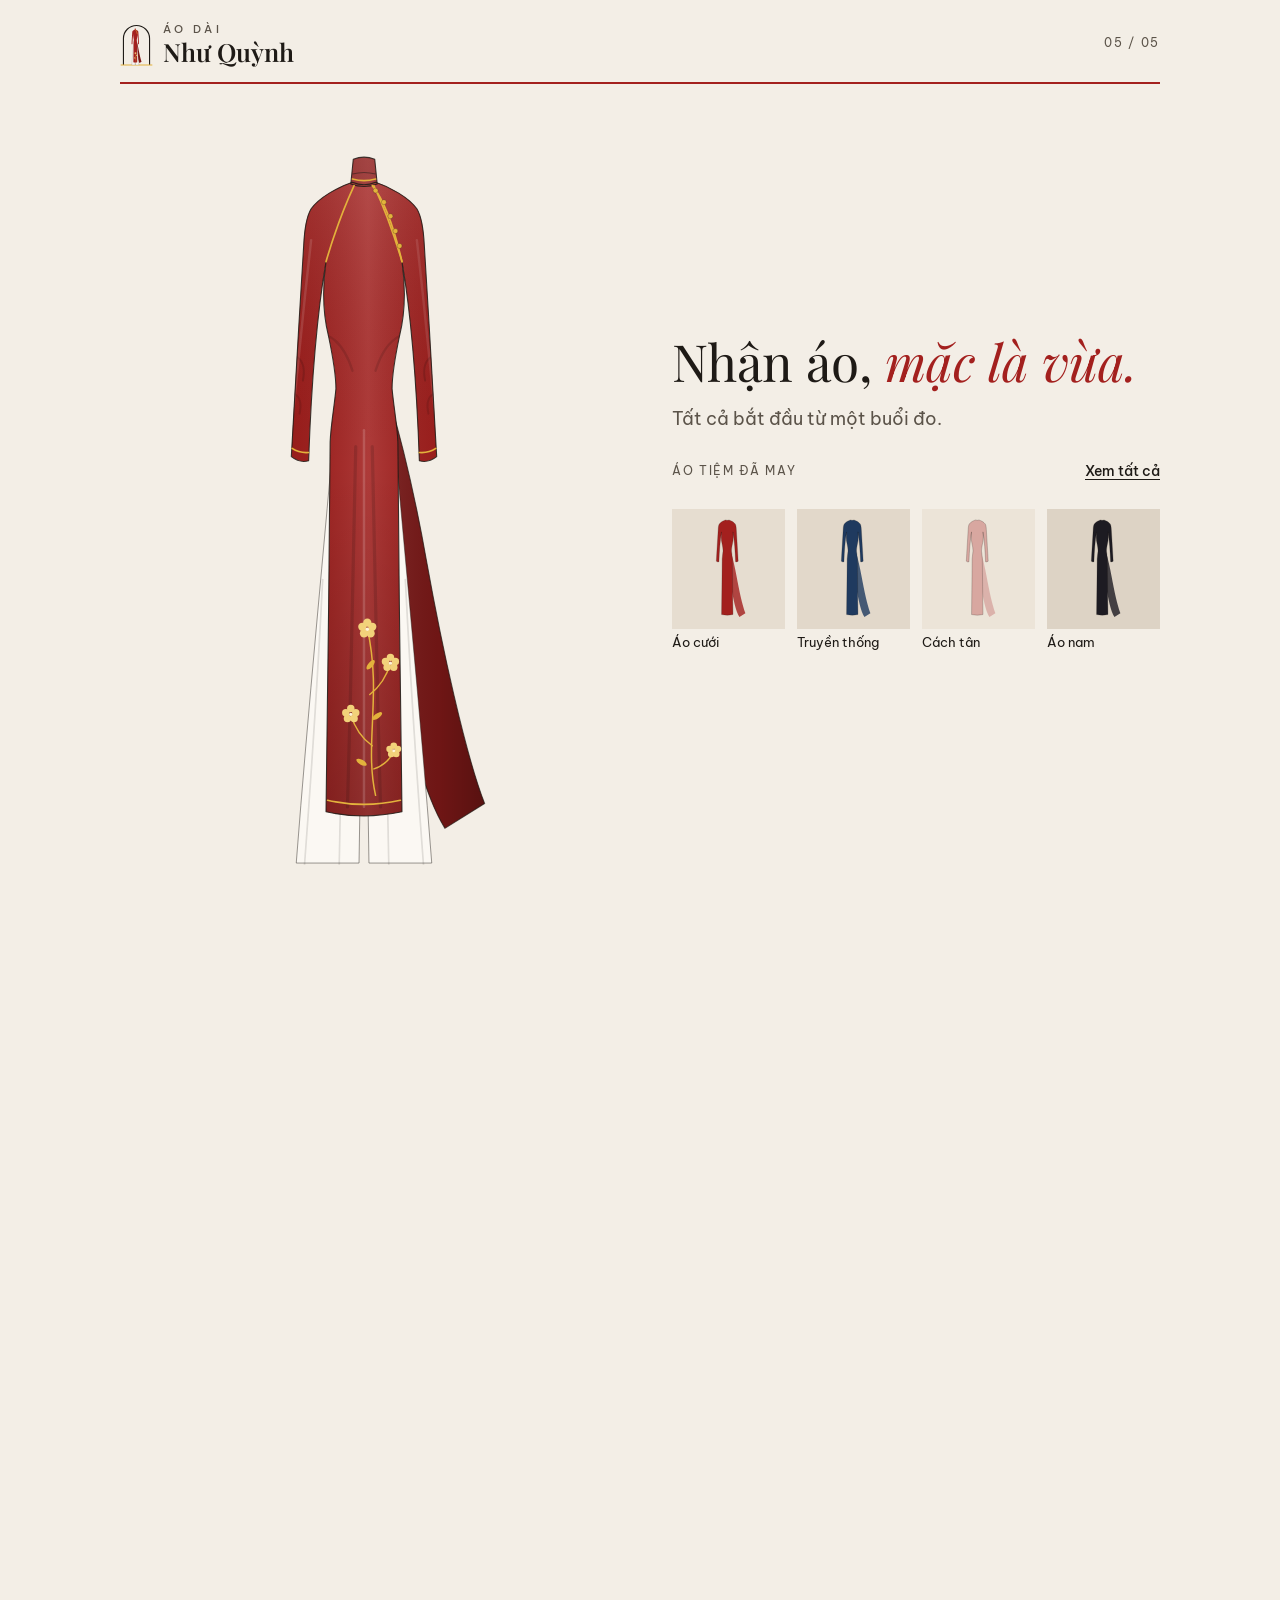
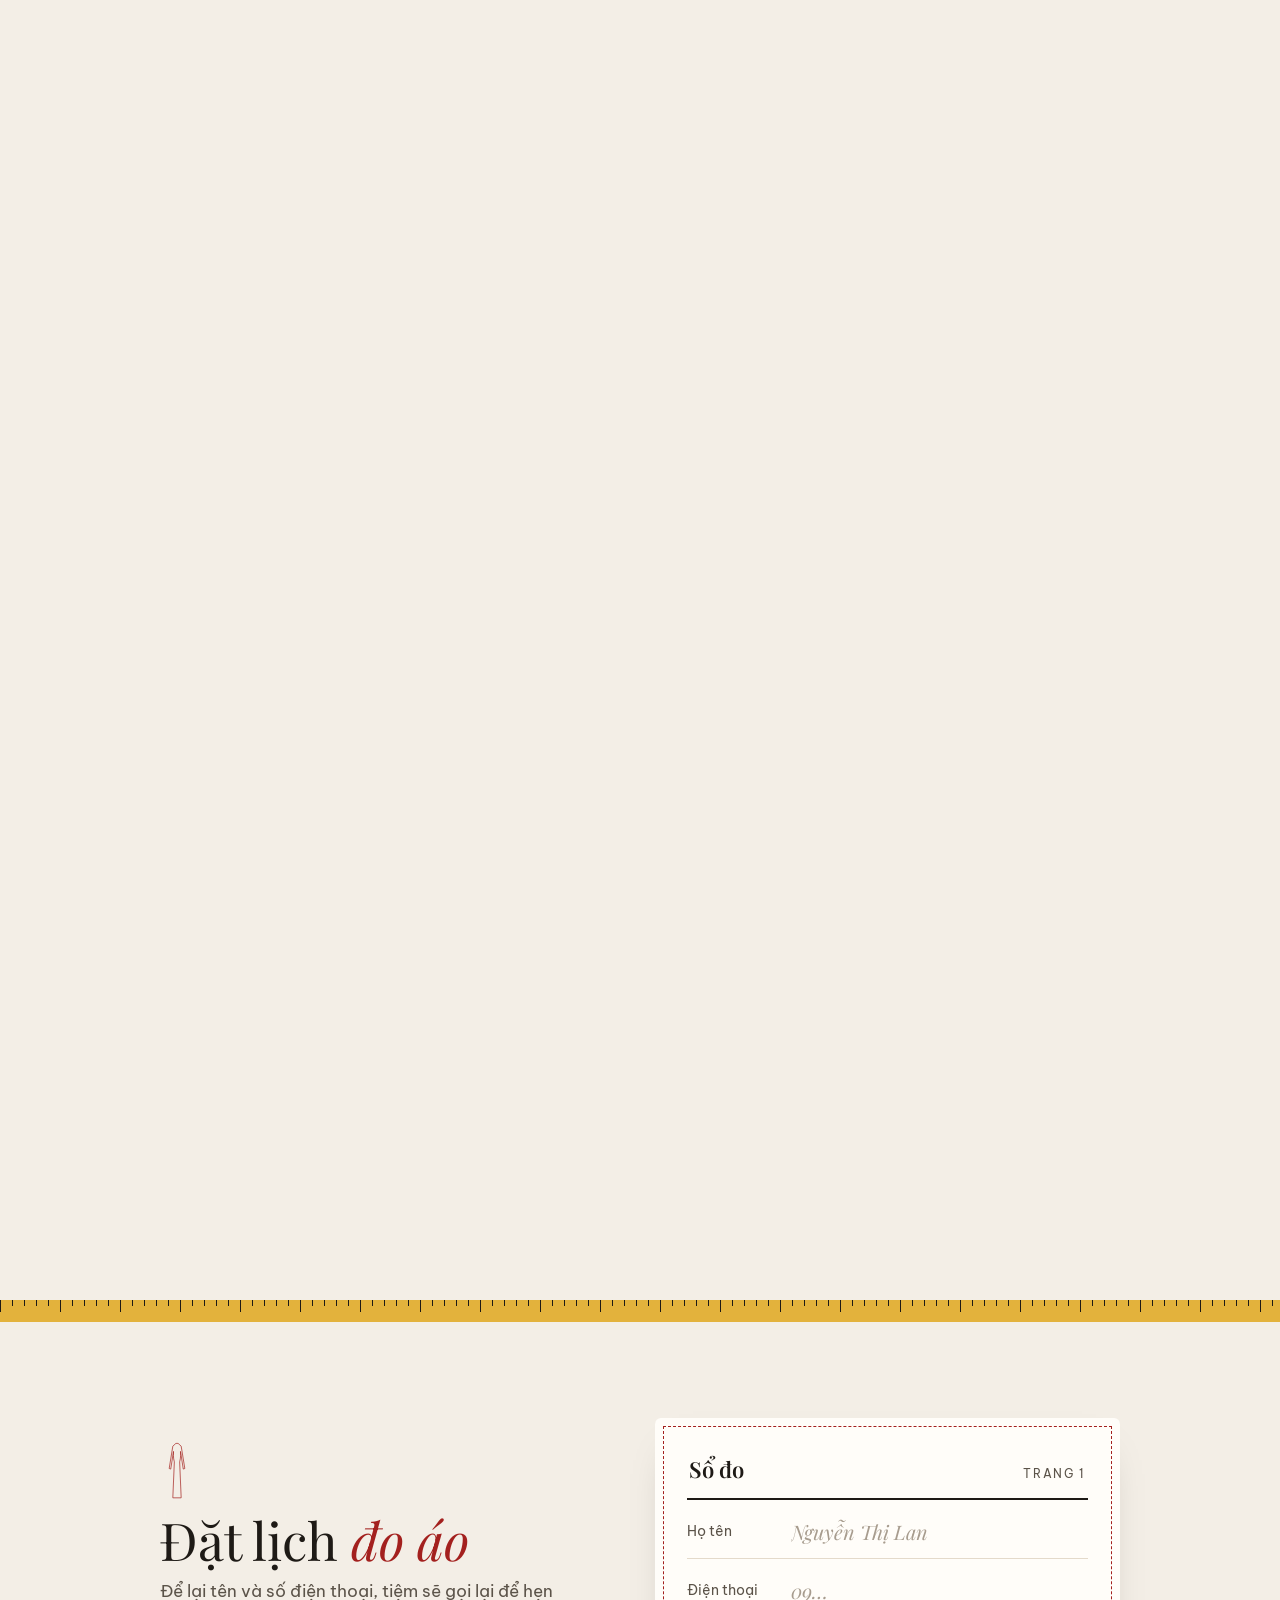
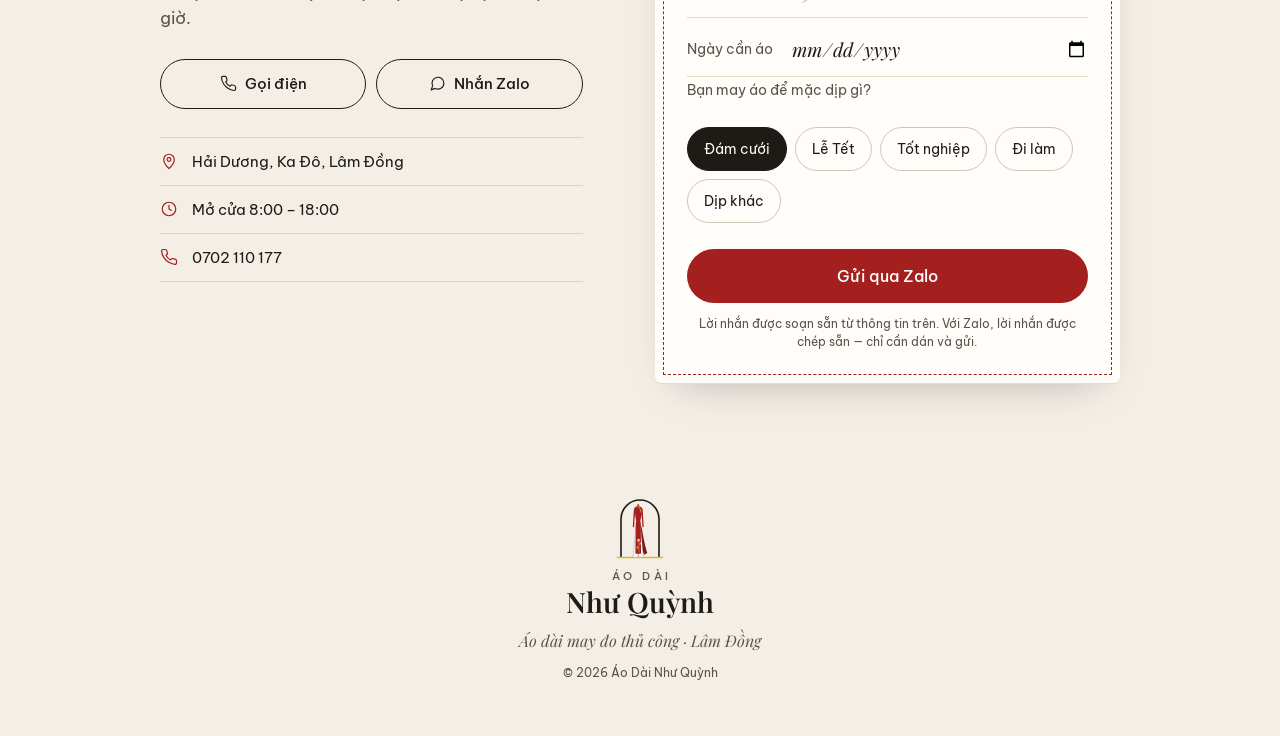
==== commit 0d9f7f6d: "feat: add Áo Dài Như Quỳnh logo and drop intro counter label New arch-framed áo dài mark used in the" ====
--- a/site/index.html
+++ b/site/index.html
@@ -11,7 +11,11 @@
 <meta property="og:site_name" content="Áo Dài Như Quỳnh">
 <meta property="og:title" content="Áo Dài Như Quỳnh – Chuyện một tà áo">
 <meta property="og:description" content="Áo dài may đo, mỗi chiếc chỉ một người mặc. Đặt lịch đo tại Ka Đô, Lâm Đồng.">
+<meta property="og:image" content="https://thanhsang95.github.io/aodainhuquynh/og-image.png">
+<meta property="og:image:width" content="1200">
+<meta property="og:image:height" content="630">
 <link rel="icon" href="./favicon.svg" type="image/svg+xml">
+<link rel="apple-touch-icon" href="./apple-touch-icon.png">
 <link rel="preconnect" href="https://fonts.googleapis.com">
 <link rel="preconnect" href="https://fonts.gstatic.com" crossorigin>
 <link href="https://fonts.googleapis.com/css2?family=Playfair+Display:ital,wght@0,400;0,600;1,400&amp;family=Be+Vietnam+Pro:wght@400;500;600&amp;display=swap" rel="stylesheet">
@@ -19,15 +23,40 @@
 <script src="./main.js" defer></script>
 </head>
 <body id="top">
+<svg width="0" height="0" style="position:absolute" aria-hidden="true">
+<symbol id="logo-mark" viewBox="0 0 48 64">
+<path d="M5 62.5V24a19 19 0 0 1 38 0v38.5" fill="none" stroke="#1E1A16" stroke-width="1.6"/>
+<path d="M1 62.5h46" stroke="#E3B23C" stroke-width="1.6"/>
+<svg x="8" y="9" width="32" height="53.5" viewBox="96 44 264 862">
+<path d="M186 344 C204 500 234 640 260 760 C270 800 282 836 298 862 L346 832 C322 770 294 640 276 540 C262 460 246 394 230 340 Z" fill="#7E1715"/>
+<path d="M168 332 C152 520 132 720 118 904 L194 904 L200 520 L206 904 L282 904 C268 720 248 520 232 332 Z" fill="#FBF8F3" stroke="#1E1A16" stroke-opacity=".5" stroke-width="6"/>
+<path d="M186 80 C168 86 146 98 136 112 C130 122 128 136 127 156 C122 240 116 334 112 412 Q122 420 133 417 C136 332 142 246 154 176 C150 204 150 238 157 266 C162 290 166 310 166 330 C164 352 160 372 159 394 C158 540 156 700 154 842 Q200 852 246 842 C244 700 242 540 241 394 C240 372 236 352 234 330 C234 310 238 290 243 266 C250 238 250 204 246 176 C258 246 264 332 267 417 Q278 420 288 412 C284 334 278 240 273 156 C272 136 270 122 264 112 C254 98 232 86 214 80 Q200 86 186 80 Z" fill="#A3201E"/>
+<path d="M187 52 Q200 47 213 52 L216 82 Q200 88 184 82 Z" fill="#A3201E"/>
+<g fill="none" stroke="#E3B23C" stroke-linecap="round">
+<path d="M210 84 Q230 108 246 176" stroke-width="12"/>
+<path d="M214 822 C200 760 222 700 204 640" stroke-width="7"/>
+<path d="M208 712 C222 704 230 694 234 686" stroke-width="6"/>
+<path d="M210 772 C198 766 192 758 190 748" stroke-width="6"/>
+</g>
+<g fill="#F2D27A">
+<g transform="translate(204 628) scale(2.2)"><circle cy="-6" r="5"/><circle cx="5.7" cy="-1.9" r="5"/><circle cx="3.5" cy="4.9" r="5"/><circle cx="-3.5" cy="4.9" r="5"/><circle cx="-5.7" cy="-1.9" r="5"/><circle r="2.4" fill="#FFF6D8"/></g>
+<g transform="translate(236 680) scale(1.6)"><circle cy="-6" r="5"/><circle cx="5.7" cy="-1.9" r="5"/><circle cx="3.5" cy="4.9" r="5"/><circle cx="-3.5" cy="4.9" r="5"/><circle cx="-5.7" cy="-1.9" r="5"/><circle r="2.4" fill="#FFF6D8"/></g>
+<g transform="translate(188 742) scale(1.5)"><circle cy="-6" r="5"/><circle cx="5.7" cy="-1.9" r="5"/><circle cx="3.5" cy="4.9" r="5"/><circle cx="-3.5" cy="4.9" r="5"/><circle cx="-5.7" cy="-1.9" r="5"/><circle r="2.4" fill="#FFF6D8"/></g>
+</g>
+</svg>
+</symbol>
+</svg>
 
 <!-- THE STORY: one áo dài, sewn as you scroll -->
 <section class="story" aria-label="Quy trình may một chiếc áo dài">
 <div class="stage">
 
 <header class="topbar">
-<a class="brand" href="#top">Áo Dài Như Quỳnh</a>
+<a class="brand" href="#top" aria-label="Áo Dài Như Quỳnh">
+<svg class="brand-mark" viewBox="0 0 48 64" aria-hidden="true"><use href="#logo-mark"></use></svg>
+<span class="brand-text" aria-hidden="true"><span class="brand-kicker">Áo dài</span><span class="brand-name">Như Quỳnh</span></span>
+</a>
 <div class="counter" aria-hidden="true">
-<span class="cnt cnt0 st">Bắt đầu</span>
 <span class="cnt cnt1 st">01 / 05</span>
 <span class="cnt cnt2 st">02 / 05</span>
 <span class="cnt cnt3 st">03 / 05</span>
@@ -296,7 +325,10 @@
 </section>
 
 <footer class="footer">
-<span class="footer-name">Áo Dài Như Quỳnh</span>
+<div class="footer-logo" role="img" aria-label="Áo Dài Như Quỳnh">
+<svg class="footer-mark" viewBox="0 0 48 64" aria-hidden="true"><use href="#logo-mark"></use></svg>
+<span class="brand-kicker">Áo dài</span><span class="footer-name">Như Quỳnh</span>
+</div>
 <span class="footer-tag">Áo dài may đo thủ công · Lâm Đồng</span>
 <span class="footer-copy">© 2026 Áo Dài Như Quỳnh</span>
 </footer>
--- a/site/styles.css
+++ b/site/styles.css
@@ -27,7 +27,11 @@
 .story{position:relative}
 .stage{position:sticky;top:0;height:min(860px,100svh);max-width:520px;margin:0 auto;padding:0 20px;display:flex;flex-direction:column}
 .topbar{flex:none;display:flex;align-items:center;justify-content:space-between;gap:12px;padding:14px 0 10px}
-.brand{text-decoration:none;font-family:var(--serif);font-size:20px;font-weight:600}
+.brand{display:inline-flex;align-items:center;gap:10px;text-decoration:none}
+.brand-mark{flex:none;width:27px;height:36px}
+.brand-text{display:flex;flex-direction:column;line-height:1}
+.brand-kicker{font-size:9.5px;font-weight:500;letter-spacing:.32em;text-transform:uppercase;color:var(--muted)}
+.brand-name{margin-top:4px;font-family:var(--serif);font-size:21px;font-weight:600}
 .counter{position:relative;flex:none;width:120px;height:18px;font-size:12px;letter-spacing:.14em;text-transform:uppercase;color:var(--muted);text-align:right}
 .prog-wrap{flex:none;height:2px;background:var(--line)}
 .prog{height:2px;background:var(--accent)}
@@ -127,7 +131,7 @@
   @keyframes cap3{0%,49%{opacity:0;transform:translateY(20px)}53%,64%{opacity:1;transform:none}67%,100%{opacity:0;transform:translateY(-20px)}}
   @keyframes cap4{0%,66%{opacity:0;transform:translateY(20px)}70%,80%{opacity:1;transform:none}84%,100%{opacity:0;transform:translateY(-20px)}}
   @keyframes cap5{0%,83%{opacity:0;visibility:hidden;transform:translateY(20px)}87%,100%{opacity:1;visibility:visible;transform:none}}
-  .cap0,.cnt0{animation-name:cap0}.cap1,.cnt1{animation-name:cap1}.cap2,.cnt2{animation-name:cap2}
+  .cap0{animation-name:cap0}.cap1,.cnt1{animation-name:cap1}.cap2,.cnt2{animation-name:cap2}
   .cap3,.cnt3{animation-name:cap3}.cap4,.cnt4{animation-name:cap4}.cap5,.cnt5{animation-name:cap5}
 
   @keyframes rise{from{opacity:0;transform:translateY(40px)}}
@@ -180,7 +184,10 @@
 
 /* ---------- Footer ---------- */
 .footer{max-width:520px;margin:0 auto;padding:32px 20px 40px;display:flex;flex-direction:column;align-items:center;gap:14px;text-align:center}
-.footer-name{font-family:var(--serif);font-size:24px;font-weight:600}
+.footer-logo{display:flex;flex-direction:column;align-items:center;line-height:1}
+.footer-mark{width:48px;height:64px;margin-bottom:12px}
+.footer-logo .brand-kicker{padding-left:.32em}
+.footer-name{margin-top:6px;font-family:var(--serif);font-size:28px;font-weight:600}
 .footer-tag{font-family:var(--serif);font-style:italic;font-size:16px;color:var(--muted)}
 .footer-copy{font-size:12px;color:var(--muted)}
 
@@ -246,7 +253,9 @@
     grid-template-areas:"top top" "prog prog" "ao caps";
   }
   .topbar{grid-area:top;padding:22px 0 16px}
-  .brand{font-size:24px}
+  .brand-mark{width:33px;height:44px}
+  .brand-kicker{font-size:10.5px}
+  .brand-name{font-size:25px}
   .prog-wrap{grid-area:prog}
   .aodai-wrap{grid-area:ao;margin:24px 0 32px}
   .caps{grid-area:caps;align-self:center;height:auto;padding:0;display:grid}
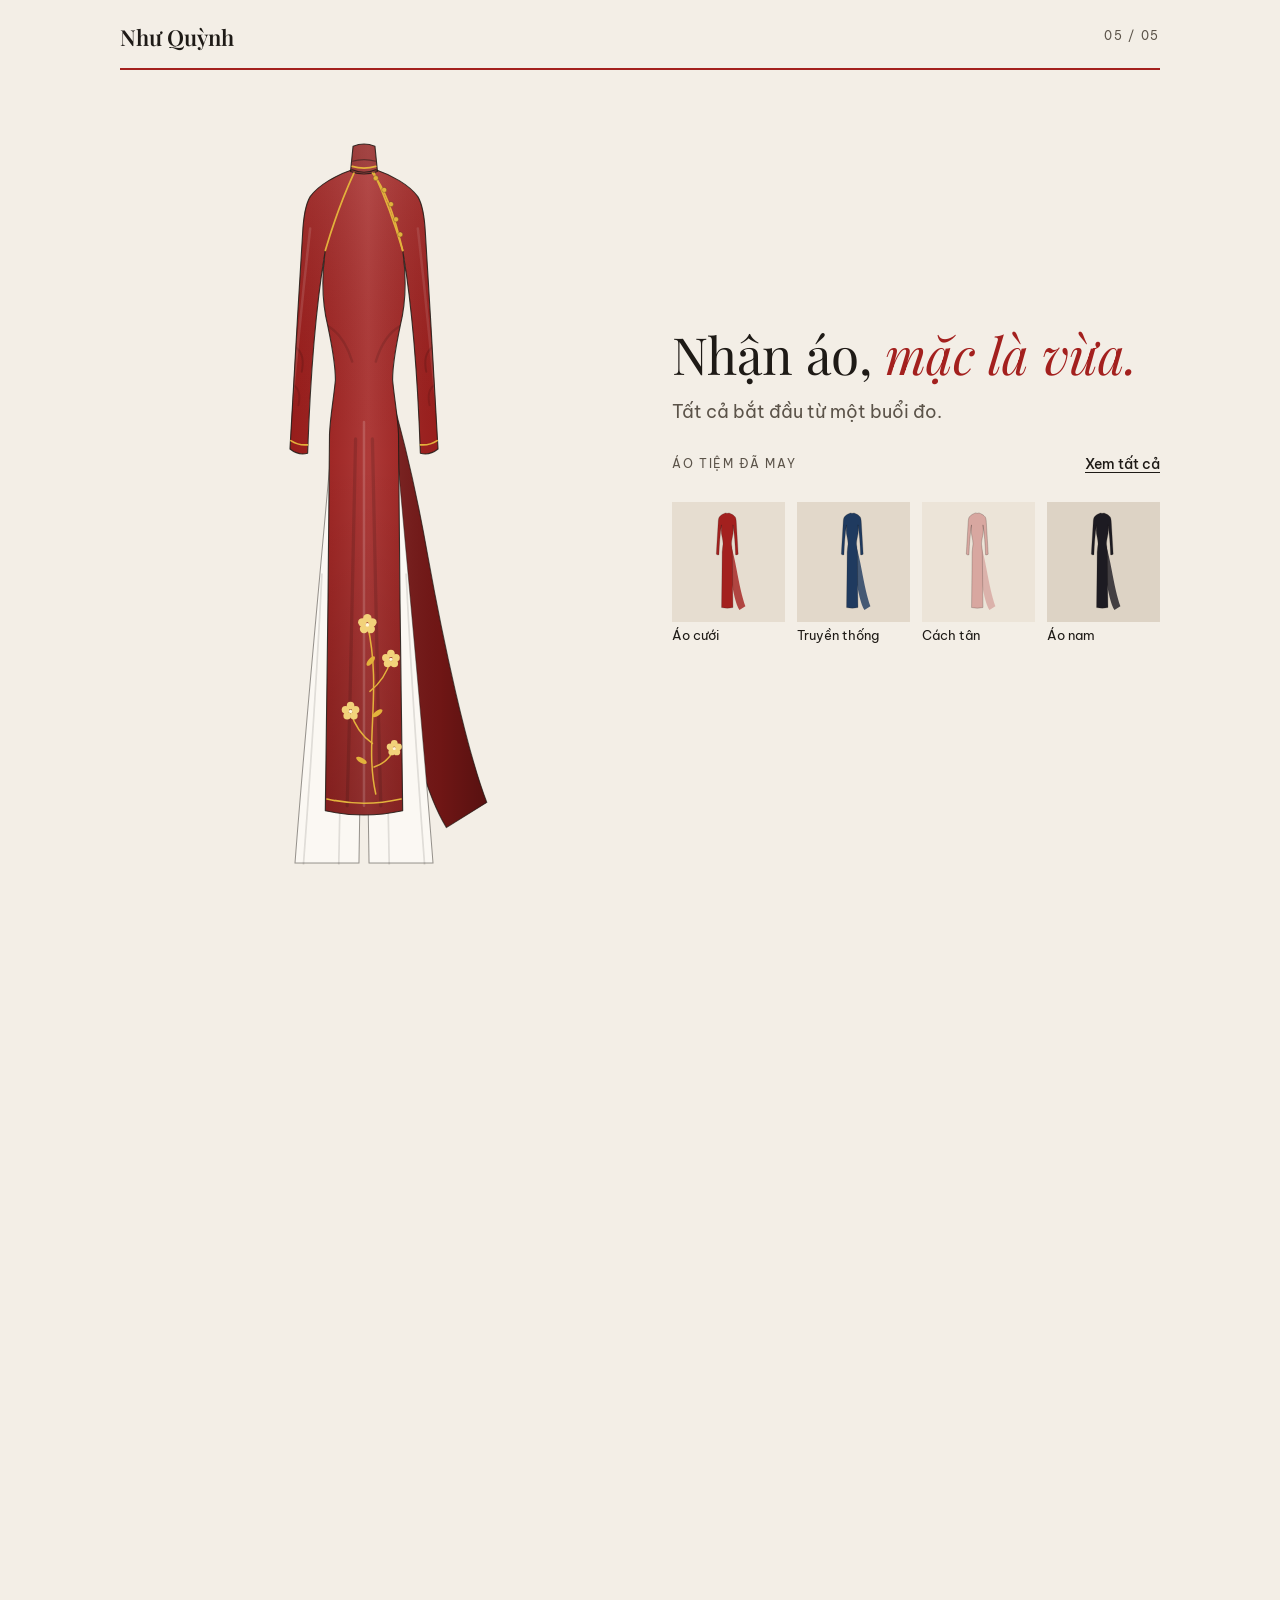
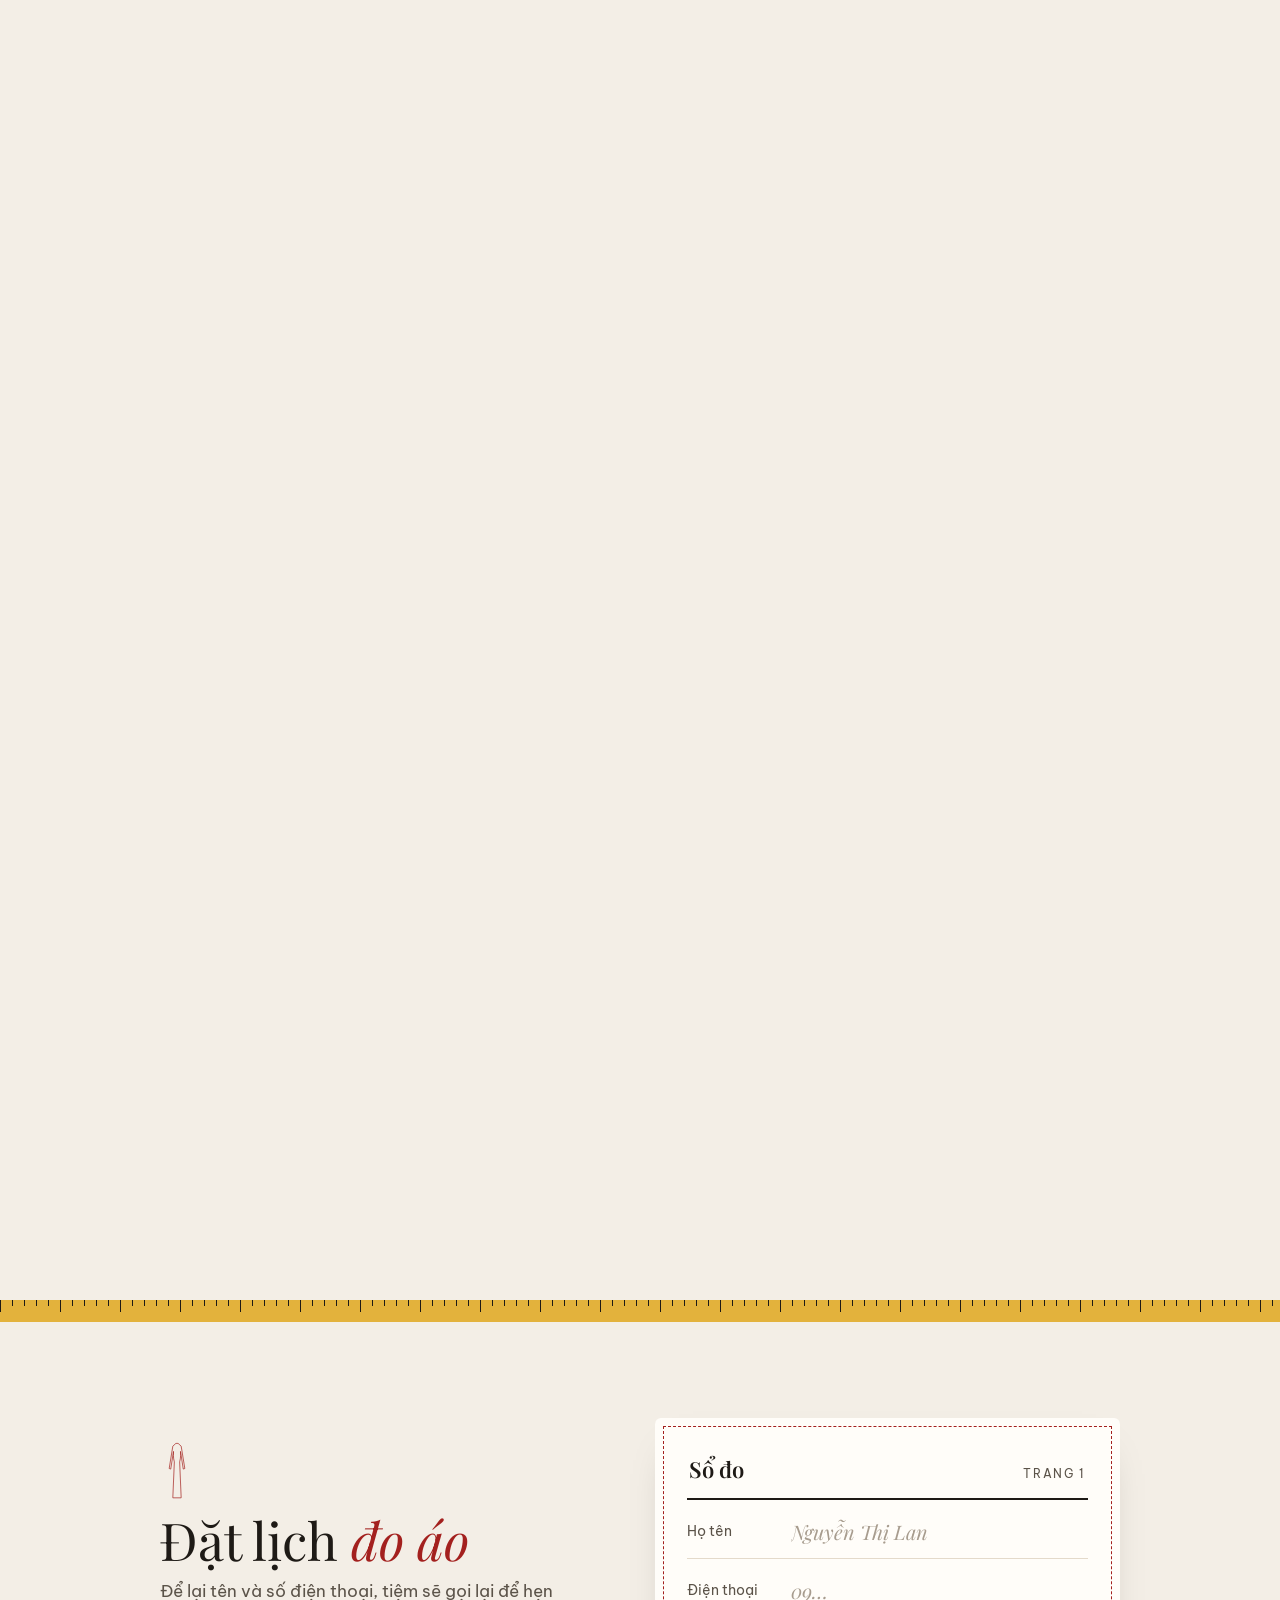
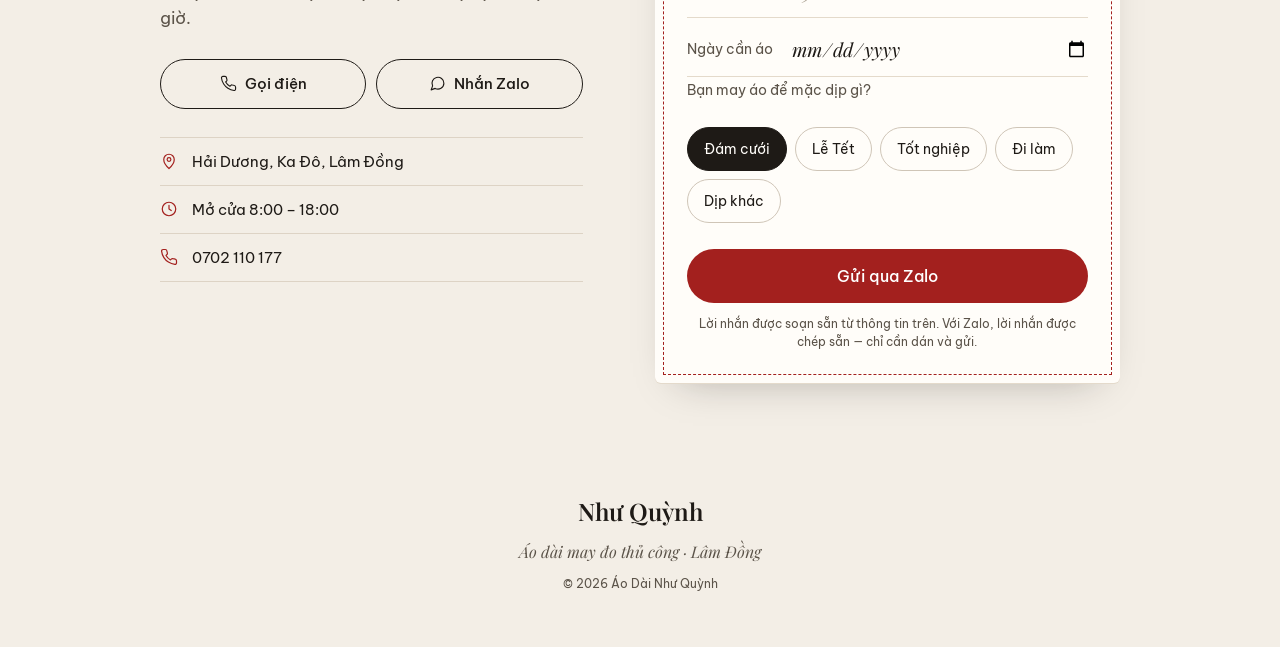
==== commit 6560853d: "style: use plain "Như Quỳnh" wordmark in header and footer Co-Authored-By: Claude Opus 5.5 <noreply@" ====
--- a/site/index.html
+++ b/site/index.html
@@ -23,39 +23,13 @@
 <script src="./main.js" defer></script>
 </head>
 <body id="top">
-<svg width="0" height="0" style="position:absolute" aria-hidden="true">
-<symbol id="logo-mark" viewBox="0 0 48 64">
-<path d="M5 62.5V24a19 19 0 0 1 38 0v38.5" fill="none" stroke="#1E1A16" stroke-width="1.6"/>
-<path d="M1 62.5h46" stroke="#E3B23C" stroke-width="1.6"/>
-<svg x="8" y="9" width="32" height="53.5" viewBox="96 44 264 862">
-<path d="M186 344 C204 500 234 640 260 760 C270 800 282 836 298 862 L346 832 C322 770 294 640 276 540 C262 460 246 394 230 340 Z" fill="#7E1715"/>
-<path d="M168 332 C152 520 132 720 118 904 L194 904 L200 520 L206 904 L282 904 C268 720 248 520 232 332 Z" fill="#FBF8F3" stroke="#1E1A16" stroke-opacity=".5" stroke-width="6"/>
-<path d="M186 80 C168 86 146 98 136 112 C130 122 128 136 127 156 C122 240 116 334 112 412 Q122 420 133 417 C136 332 142 246 154 176 C150 204 150 238 157 266 C162 290 166 310 166 330 C164 352 160 372 159 394 C158 540 156 700 154 842 Q200 852 246 842 C244 700 242 540 241 394 C240 372 236 352 234 330 C234 310 238 290 243 266 C250 238 250 204 246 176 C258 246 264 332 267 417 Q278 420 288 412 C284 334 278 240 273 156 C272 136 270 122 264 112 C254 98 232 86 214 80 Q200 86 186 80 Z" fill="#A3201E"/>
-<path d="M187 52 Q200 47 213 52 L216 82 Q200 88 184 82 Z" fill="#A3201E"/>
-<g fill="none" stroke="#E3B23C" stroke-linecap="round">
-<path d="M210 84 Q230 108 246 176" stroke-width="12"/>
-<path d="M214 822 C200 760 222 700 204 640" stroke-width="7"/>
-<path d="M208 712 C222 704 230 694 234 686" stroke-width="6"/>
-<path d="M210 772 C198 766 192 758 190 748" stroke-width="6"/>
-</g>
-<g fill="#F2D27A">
-<g transform="translate(204 628) scale(2.2)"><circle cy="-6" r="5"/><circle cx="5.7" cy="-1.9" r="5"/><circle cx="3.5" cy="4.9" r="5"/><circle cx="-3.5" cy="4.9" r="5"/><circle cx="-5.7" cy="-1.9" r="5"/><circle r="2.4" fill="#FFF6D8"/></g>
-<g transform="translate(236 680) scale(1.6)"><circle cy="-6" r="5"/><circle cx="5.7" cy="-1.9" r="5"/><circle cx="3.5" cy="4.9" r="5"/><circle cx="-3.5" cy="4.9" r="5"/><circle cx="-5.7" cy="-1.9" r="5"/><circle r="2.4" fill="#FFF6D8"/></g>
-<g transform="translate(188 742) scale(1.5)"><circle cy="-6" r="5"/><circle cx="5.7" cy="-1.9" r="5"/><circle cx="3.5" cy="4.9" r="5"/><circle cx="-3.5" cy="4.9" r="5"/><circle cx="-5.7" cy="-1.9" r="5"/><circle r="2.4" fill="#FFF6D8"/></g>
-</g>
-</svg>
-</symbol>
-</svg>
 
 <!-- THE STORY: one áo dài, sewn as you scroll -->
 <section class="story" aria-label="Quy trình may một chiếc áo dài">
 <div class="stage">
 
 <header class="topbar">
-<a class="brand" href="#top" aria-label="Áo Dài Như Quỳnh">
-<svg class="brand-mark" viewBox="0 0 48 64" aria-hidden="true"><use href="#logo-mark"></use></svg>
-<span class="brand-text" aria-hidden="true"><span class="brand-kicker">Áo dài</span><span class="brand-name">Như Quỳnh</span></span>
-</a>
+<a class="brand" href="#top" aria-label="Áo Dài Như Quỳnh – về đầu trang">Như Quỳnh</a>
 <div class="counter" aria-hidden="true">
 <span class="cnt cnt1 st">01 / 05</span>
 <span class="cnt cnt2 st">02 / 05</span>
@@ -325,10 +299,7 @@
 </section>
 
 <footer class="footer">
-<div class="footer-logo" role="img" aria-label="Áo Dài Như Quỳnh">
-<svg class="footer-mark" viewBox="0 0 48 64" aria-hidden="true"><use href="#logo-mark"></use></svg>
-<span class="brand-kicker">Áo dài</span><span class="footer-name">Như Quỳnh</span>
-</div>
+<span class="footer-name">Như Quỳnh</span>
 <span class="footer-tag">Áo dài may đo thủ công · Lâm Đồng</span>
 <span class="footer-copy">© 2026 Áo Dài Như Quỳnh</span>
 </footer>
--- a/site/styles.css
+++ b/site/styles.css
@@ -27,11 +27,7 @@
 .story{position:relative}
 .stage{position:sticky;top:0;height:min(860px,100svh);max-width:520px;margin:0 auto;padding:0 20px;display:flex;flex-direction:column}
 .topbar{flex:none;display:flex;align-items:center;justify-content:space-between;gap:12px;padding:14px 0 10px}
-.brand{display:inline-flex;align-items:center;gap:10px;text-decoration:none}
-.brand-mark{flex:none;width:27px;height:36px}
-.brand-text{display:flex;flex-direction:column;line-height:1}
-.brand-kicker{font-size:9.5px;font-weight:500;letter-spacing:.32em;text-transform:uppercase;color:var(--muted)}
-.brand-name{margin-top:4px;font-family:var(--serif);font-size:21px;font-weight:600}
+.brand{text-decoration:none;font-family:var(--serif);font-size:20px;font-weight:600}
 .counter{position:relative;flex:none;width:120px;height:18px;font-size:12px;letter-spacing:.14em;text-transform:uppercase;color:var(--muted);text-align:right}
 .prog-wrap{flex:none;height:2px;background:var(--line)}
 .prog{height:2px;background:var(--accent)}
@@ -184,10 +180,7 @@
 
 /* ---------- Footer ---------- */
 .footer{max-width:520px;margin:0 auto;padding:32px 20px 40px;display:flex;flex-direction:column;align-items:center;gap:14px;text-align:center}
-.footer-logo{display:flex;flex-direction:column;align-items:center;line-height:1}
-.footer-mark{width:48px;height:64px;margin-bottom:12px}
-.footer-logo .brand-kicker{padding-left:.32em}
-.footer-name{margin-top:6px;font-family:var(--serif);font-size:28px;font-weight:600}
+.footer-name{font-family:var(--serif);font-size:24px;font-weight:600}
 .footer-tag{font-family:var(--serif);font-style:italic;font-size:16px;color:var(--muted)}
 .footer-copy{font-size:12px;color:var(--muted)}
 
@@ -253,9 +246,7 @@
     grid-template-areas:"top top" "prog prog" "ao caps";
   }
   .topbar{grid-area:top;padding:22px 0 16px}
-  .brand-mark{width:33px;height:44px}
-  .brand-kicker{font-size:10.5px}
-  .brand-name{font-size:25px}
+  .brand{font-size:22px}
   .prog-wrap{grid-area:prog}
   .aodai-wrap{grid-area:ao;margin:24px 0 32px}
   .caps{grid-area:caps;align-self:center;height:auto;padding:0;display:grid}
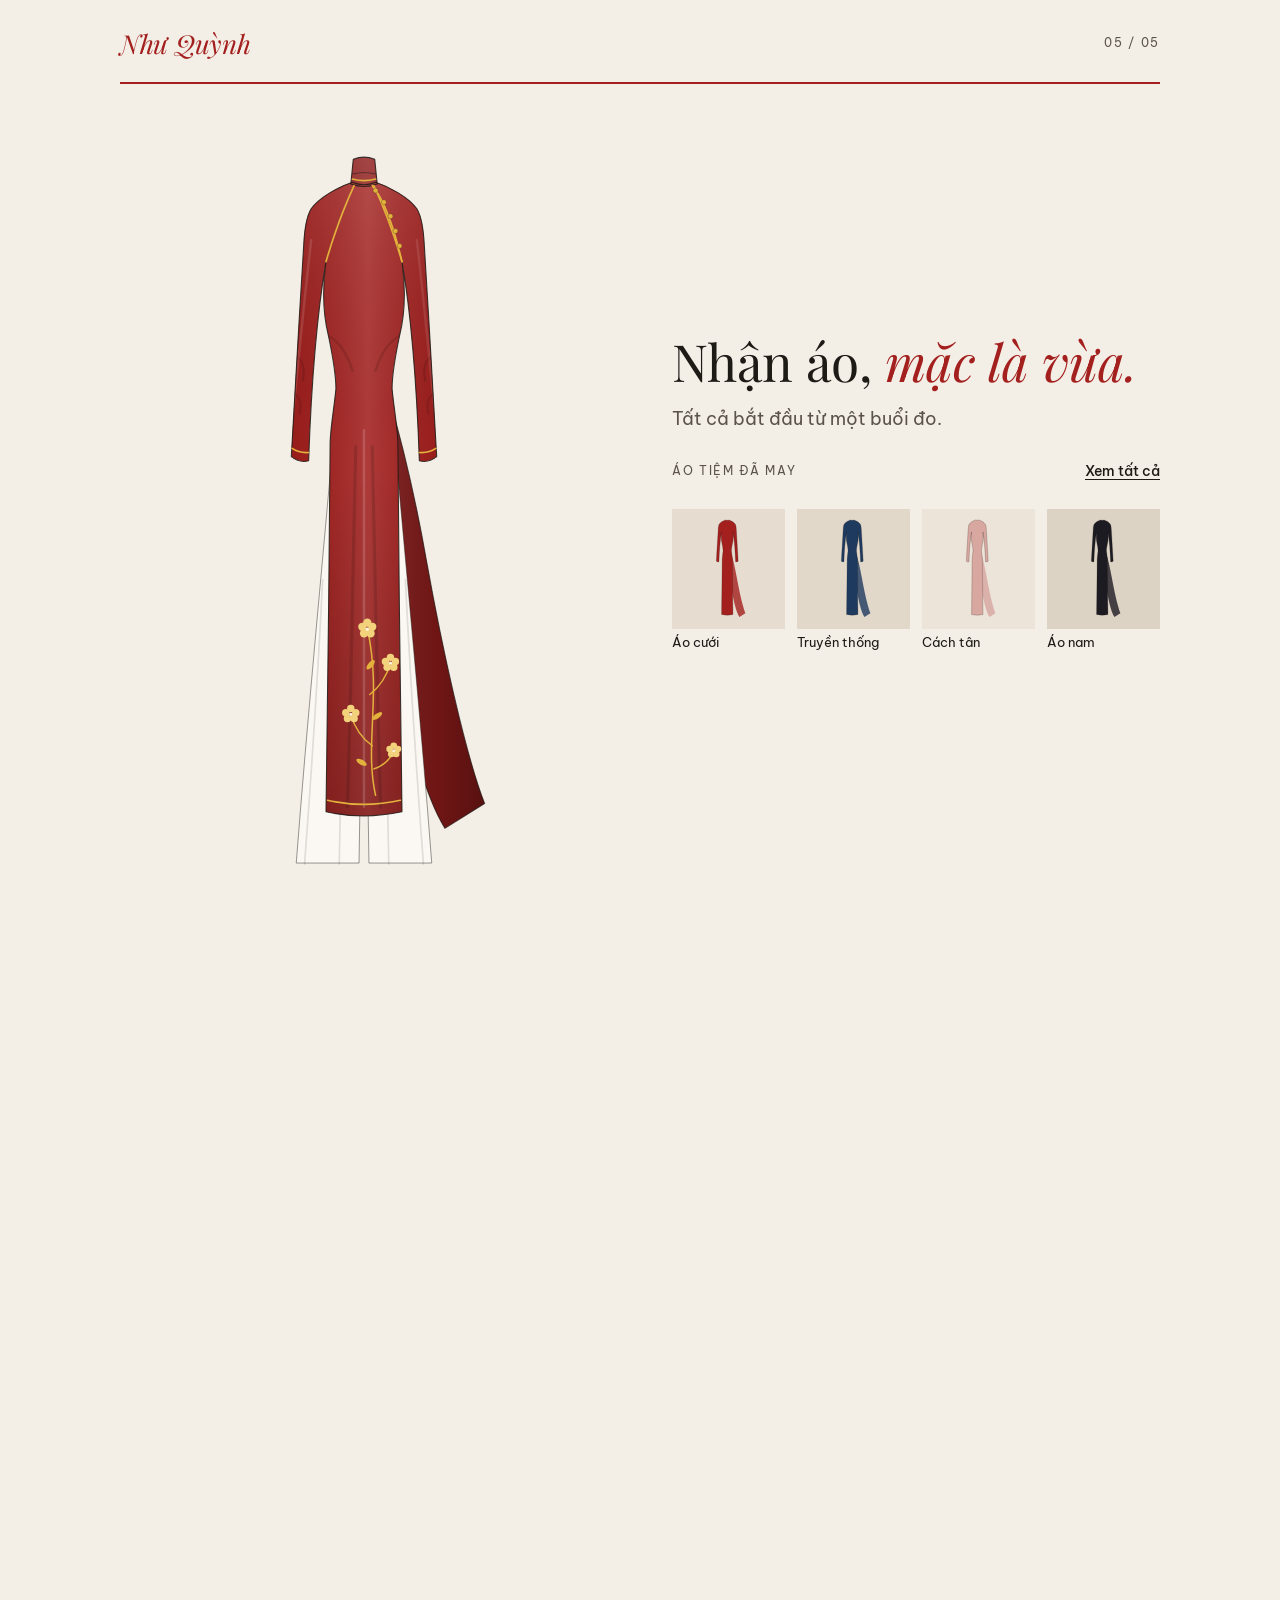
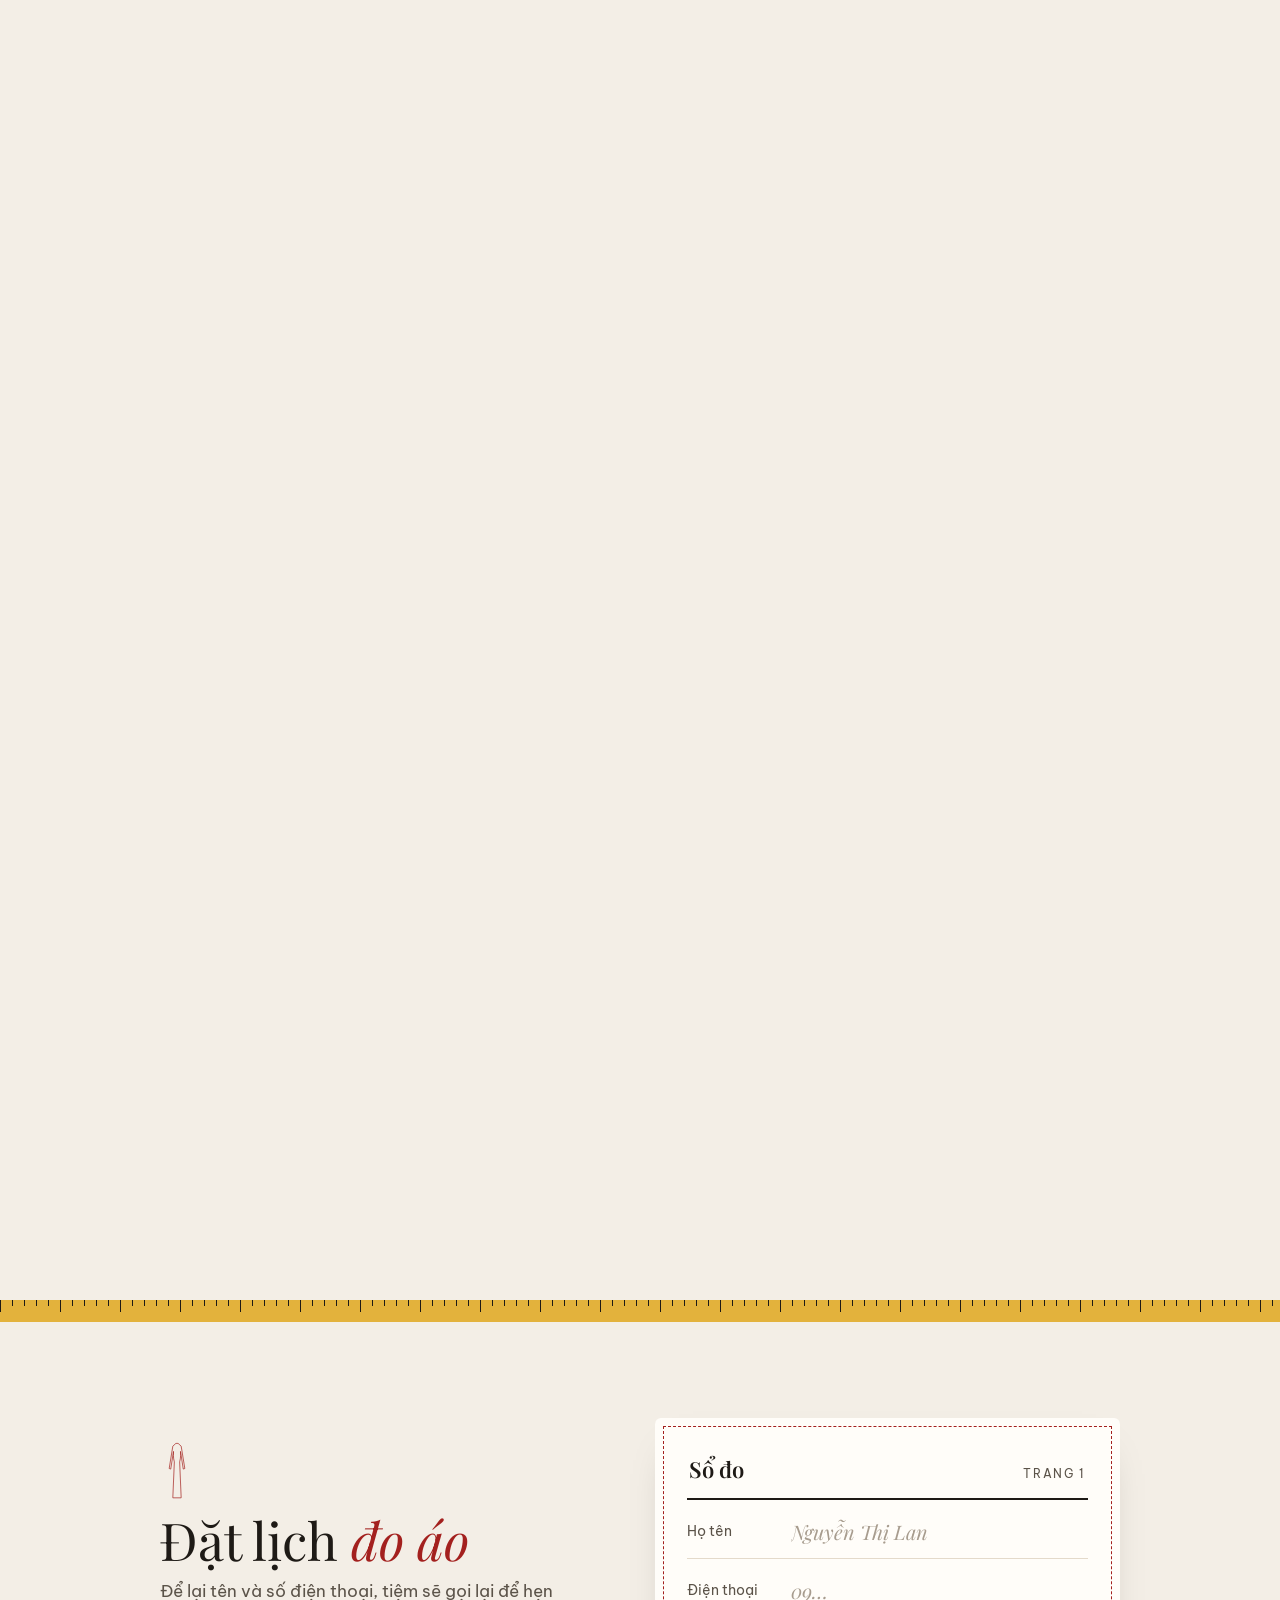
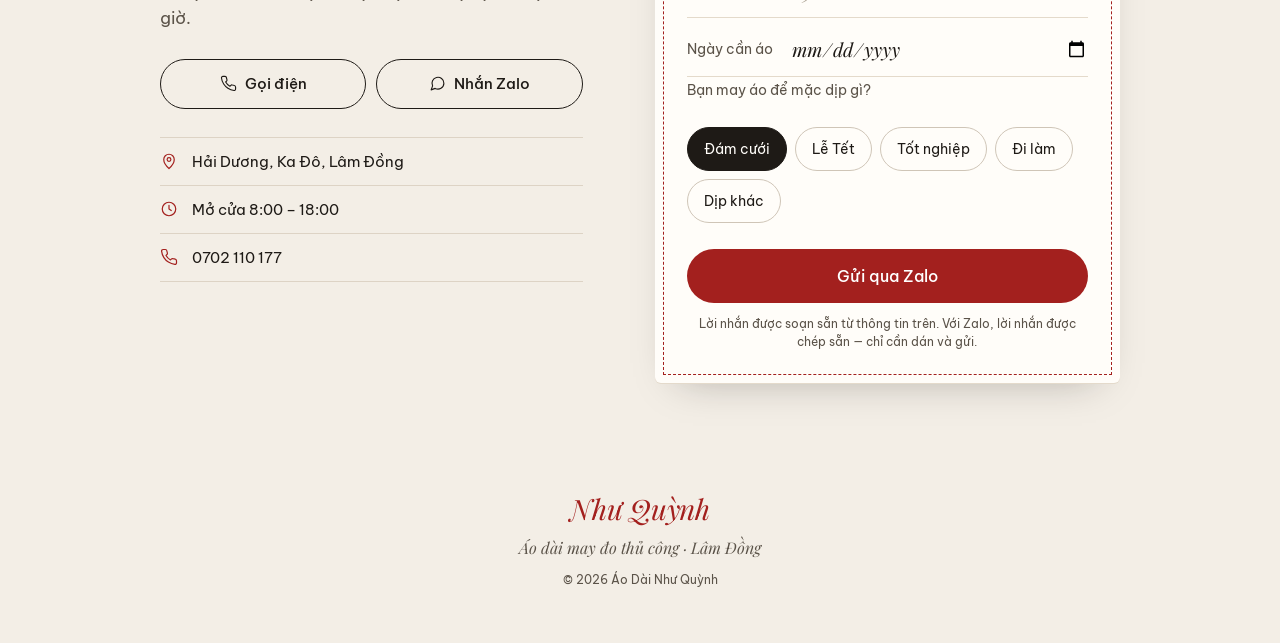
==== commit df9643ec: "chore: point og:image to aodainhuquynh.com custom domain Co-Authored-By: Claude Opus 5.5 <noreply@an" ====
--- a/site/index.html
+++ b/site/index.html
@@ -11,7 +11,7 @@
 <meta property="og:site_name" content="Áo Dài Như Quỳnh">
 <meta property="og:title" content="Áo Dài Như Quỳnh – Chuyện một tà áo">
 <meta property="og:description" content="Áo dài may đo, mỗi chiếc chỉ một người mặc. Đặt lịch đo tại Ka Đô, Lâm Đồng.">
-<meta property="og:image" content="https://thanhsang95.github.io/aodainhuquynh/og-image.png">
+<meta property="og:image" content="https://aodainhuquynh.com/og-image.png">
 <meta property="og:image:width" content="1200">
 <meta property="og:image:height" content="630">
 <link rel="icon" href="./favicon.svg" type="image/svg+xml">
--- a/site/styles.css
+++ b/site/styles.css
@@ -27,7 +27,7 @@
 .story{position:relative}
 .stage{position:sticky;top:0;height:min(860px,100svh);max-width:520px;margin:0 auto;padding:0 20px;display:flex;flex-direction:column}
 .topbar{flex:none;display:flex;align-items:center;justify-content:space-between;gap:12px;padding:14px 0 10px}
-.brand{text-decoration:none;font-family:var(--serif);font-size:20px;font-weight:600}
+.brand{display:inline-flex;align-items:center;min-height:44px;text-decoration:none;font-family:var(--serif);font-size:22px;font-style:italic;font-weight:400;line-height:1;letter-spacing:-.01em;color:var(--accent)}
 .counter{position:relative;flex:none;width:120px;height:18px;font-size:12px;letter-spacing:.14em;text-transform:uppercase;color:var(--muted);text-align:right}
 .prog-wrap{flex:none;height:2px;background:var(--line)}
 .prog{height:2px;background:var(--accent)}
@@ -180,7 +180,7 @@
 
 /* ---------- Footer ---------- */
 .footer{max-width:520px;margin:0 auto;padding:32px 20px 40px;display:flex;flex-direction:column;align-items:center;gap:14px;text-align:center}
-.footer-name{font-family:var(--serif);font-size:24px;font-weight:600}
+.footer-name{font-family:var(--serif);font-size:28px;font-style:italic;font-weight:400;line-height:1;letter-spacing:-.01em;color:var(--accent)}
 .footer-tag{font-family:var(--serif);font-style:italic;font-size:16px;color:var(--muted)}
 .footer-copy{font-size:12px;color:var(--muted)}
 
@@ -246,7 +246,7 @@
     grid-template-areas:"top top" "prog prog" "ao caps";
   }
   .topbar{grid-area:top;padding:22px 0 16px}
-  .brand{font-size:22px}
+  .brand{font-size:26px}
   .prog-wrap{grid-area:prog}
   .aodai-wrap{grid-area:ao;margin:24px 0 32px}
   .caps{grid-area:caps;align-self:center;height:auto;padding:0;display:grid}
